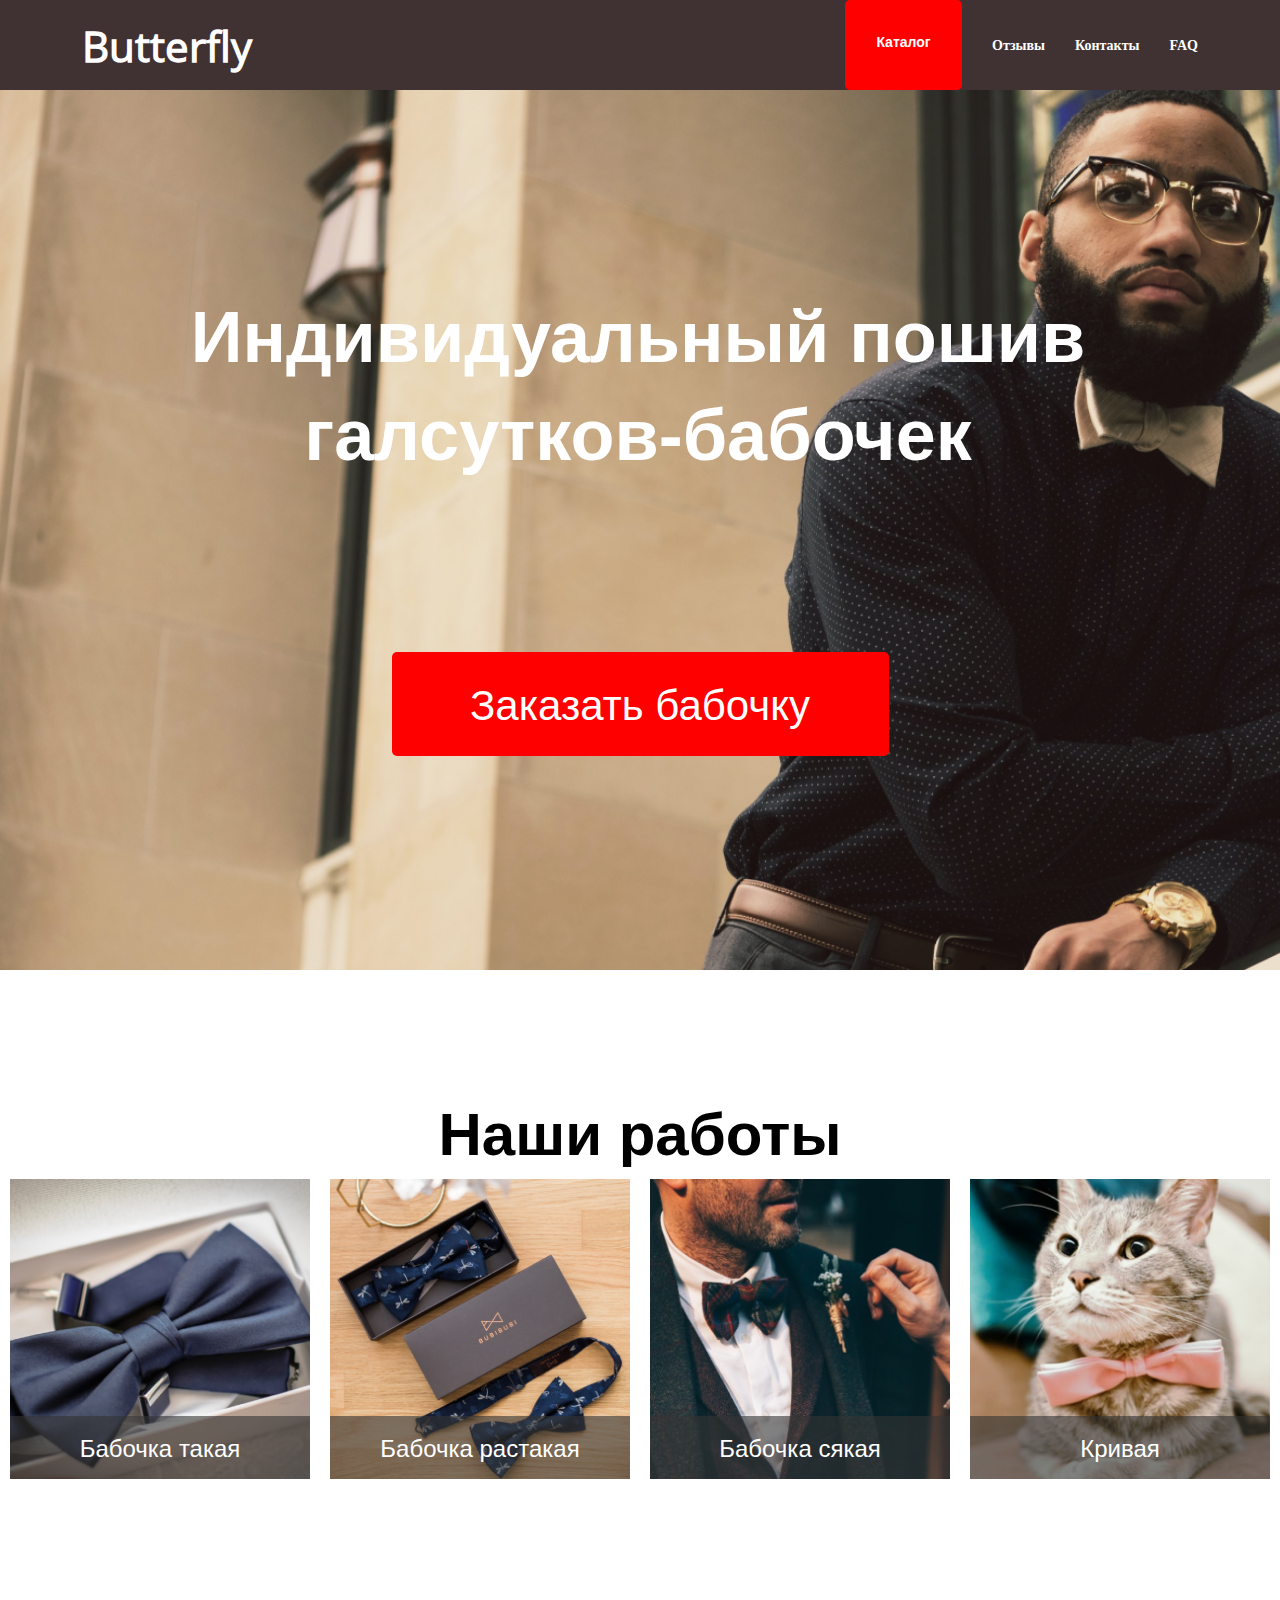
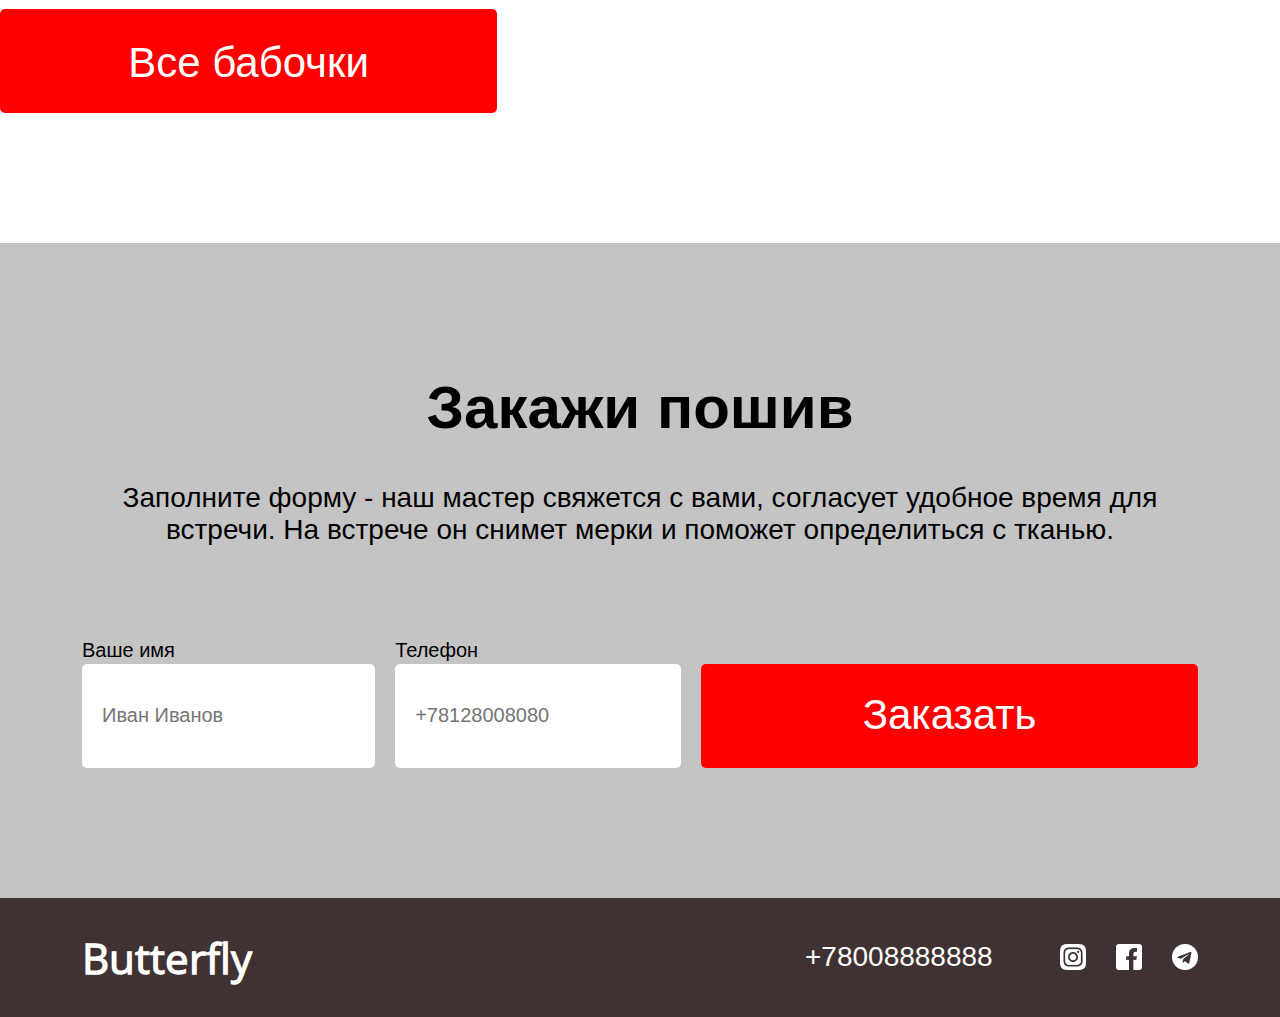
==== www/index.html @ 67e21f98 "сделала страницу отзывы и разметку остальных страниц." ====
<!doctype html>
<html lang="ru">
<head>
    <meta charset="UTF-8">
    <meta name="viewport" content="width=device-width, initial-scale=1.0">
    <title>Butterfly shop</title>
    <link rel="stylesheet" href="style/normalize.css">
    <link rel="stylesheet" href="style/style.css">
</head>
<body>
    <header  class="header">
        <div class="header-inner">
            <div class="header-wrap">
                <a href="index.html" class="header-logo">Butterfly</a>
                <nav class="main-menu">
                    <ul>
                        <li><a href="works.html" class="btn">Каталог</a></li>
                        <li><a href="rewies.html">Отзывы</a></li>
                        <li><a href="contacts.html">Контакты</a></li>
                        <li><a href="FAQ.html">FAQ</a></li>
                    </ul>
                </nav>
            </div>
        </div>
    </header>

    <main>
        <section class="promo">
            <div class="promo-visual">
                <h1 class="promo-ttl">Индивидуальный пошив галсутков-бабочек</h1>
                <div class="btn">
                    Заказать бабочку
                </div>
            </div>
        </section>
        <section class="services">
            <div class="sevices-inner">
                <h2>Наши работы</h2>
                <div class="image">
                    <figure class="services-figure">
                        <div class="figure-img">
                            <img src="images/серая бабочка в коробочке.png" alt="Серая бабочка в коробочке">
                            <figurecaption  class="caption">Бабочка такая</figurecaption>
                        </div>
                    </figure>
                    <figure class="services-figure">
                        <div class="figure-img">
                            <img src="images/бабочки в упаковке.png" alt="Бабочки в упаковке">
                            <figurecaption  class="caption">Бабочка растакая</figurecaption>
                        </div>
                    </figure>
                    <figure class="services-figure">
                        <div class="figure-img">
                            <img src="images/мужик в бабочке.png" alt="Мужик в бабочке">
                            <figurecaption  class="caption">Бабочка сякая
                            </figurecaption>
                        </div>
                    </figure>
                    <figure class="services-figure">
                        <div class="figure-img">
                            <img src="images/котик в бабочке.png" alt="Котик в розовой бабочке">
                            <figurecaption  class="caption">Кривая
                            </figurecaption>
                        </div>
                    </figure>
                </div> 
                <div class="btn">Все бабочки</div>
            </div>
        </section>

        <section class="order">
            <div class="order-inner">
                <h2>Закажи пошив</h2>
                <p>Заполните форму - наш мастер свяжется с вами, согласует удобное время для встречи. На встрече он снимет мерки и поможет определиться с тканью.</p>               
                <form action="#" class="form">
                    <div class="form-field">
                        <label for="name" class="form-label">Ваше имя</label>
                        <input name="name" id="name" type="text" placeholder="Иван Иванов"
                        class="form-input">
                    </div>
                    <div class="form-field">
                        <label for="phone" class="form-label">Телефон</label>
                        <input name="phone" id="phone" type="text" placeholder="+78128008080" class="form-input">
                    </div>
                    <div class="form-field">
                        <button type="submit" class="btn">Заказать</button>
                    </div>
                </form>
            </div>
        </section>
    </main>

    <footer class="footer">
        <a href="index.html" class="header-logo">Butterfly</a>
        <div class="phone">+78008888888</div>
            <ul class="social">
                <li class="social-item"><a href="#"><img src="images/uil_instagram-alt.png" alt="Инста"></a>
                </li>
                <li class="social-item">
                    <a href="#"><img src="images/Vector.png" alt="Фэйсбук"></a>
                </li>
                <li class="social-item">
                    <a href="#" ><img src="images/telegr.png" alt="Телеграмм"></a>
                </li>
            </ul>
        </div>
    </footer>
    <script src="scripts/script.js"></script>
</body>
</html>
---- www/style/style.css ----
@font-face {
  font-family: "OpenSans";
  src: local(""), url(../fonts/OpenSans-Regular.ttf);
  font-style: normal;
  font-weight: 400;
}
@font-face {
  font-family: "OpenSans";
  src: local("") url(../fonts/OpenSans-SemiBold.ttf);
  font-style: normal;
  font-weight: 600;
}
* {
  margin: 0;
  padding: 0;
  box-sizing: border-box;
}

body {
  padding-top: 88px;
}

img {
  width: 100%;
  display: block;
}

.promo {
  display: flex;
  margin: auto;
}

.promo-visual {
  background-image: url(../images/promo.png);
  background-repeat: no-repeat;
  background-size: cover;
  width: 100%;
  margin: 0 auto;
  display: flex;
  flex-direction: column;
}

h1 {
  text-align: center;
  width: 1276px;
  font-family: "OpenSans-SemiBold", sans-serif;
  font-size: 72px;
  line-height: 98px;
  margin-top: 200px;
  color: white;
}

.promo .btn {
  align-self: center;
  margin-top: 120px;
  margin-bottom: 214px;
  padding-top: 30px;
}

.header {
  position: fixed;
  left: 0;
  top: 0;
  z-index: 1000;
  width: 100%;
  background-color: #403232;
}

.header-wrap {
  display: flex;
  align-items: center;
  padding-left: 82px;
  padding-right: 82px;
}

.header-logo {
  margin-right: auto;
  font-family: "OpenSans";
  font-weight: 600;
  color: white;
  font-weight: 600;
  font-size: 42px;
  line-height: 49px;
  text-decoration: none;
}

ul {
  display: flex;
  align-items: center;
  list-style: none;
}
ul li {
  margin-left: 30px;
}
ul a {
  color: white;
  font-size: 14px;
  font-weight: 700;
  text-decoration: none;
}
ul a:hover {
  color: red;
}

.main-menu .btn {
  width: 117px;
  height: 90px;
  font-size: 14px;
  padding-top: 30px;
  line-height: 24px;
}

.btn {
  display: inline-block;
  width: 497px;
  height: 104px;
  color: #fff;
  font-family: "OpenSans-Regular", sans-serif;
  font-size: 42px;
  text-align: center;
  text-decoration: none;
  background-color: red;
  border: none;
  border-radius: 5px;
}

.services {
  display: flex;
  flex-direction: column;
  align-items: center;
}

.services-inner {
  max-width: 1298px;
  padding: 0 10px;
  margin: 0 auto;
}

h2 {
  font-family: "OpenSans-Regular", sans-serif;
  font-size: 60px;
  text-align: center;
  padding-top: 130px;
}

.services-works {
  display: flex;
  justify-content: center;
  align-items: center;
  margin: 80px 0 40px;
}

.services-works p {
  display: block;
  font-family: "OpenSans-Regular", sans-serif;
  font-size: 24px;
  padding: 0 25px;
}

.services-works p:nth-child(1) {
  color: red;
}

.image {
  margin-bottom: 120px;
  display: flex;
  flex-wrap: wrap;
}

.services-figure {
  display: flex;
  flex-basis: 25%;
  flex-shrink: 0;
  padding: 10px;
}

.figure-img {
  position: relative;
}

.caption {
  position: absolute;
  left: 0;
  bottom: 0;
  width: 100%;
  height: 63px;
  font-family: "OpenSans-Regular", sans-serif;
  font-size: 24px;
  padding-top: 19px;
  text-align: center;
  background-color: rgba(51, 51, 51, 0.6);
  color: white;
}

.services .btn {
  margin-bottom: 130px;
  padding-top: 30px;
}

.order {
  background-color: #c4c4c4;
}

.order-inner {
  display: flex;
  flex-direction: column;
  margin: 0 72px;
  font-family: "OpenSans-Regular", sans-serif;
}

p {
  font-size: 28px;
  margin-top: 40px;
  text-align: center;
}

.footer {
  display: flex;
  justify-content: space-between;
  height: 119px;
  background-color: #403232;
  color: white;
  align-items: center;
  padding-left: 82px;
  padding-right: 82px;
}

.footer .phone {
  display: block;
  width: 225px;
  font-family: "OpenSans-Regular", sans-serif;
  font-size: 28px;
  color: white;
}

.form {
  display: flex;
  width: 100%;
  margin: 90px 0 130px;
  font-size: 20px;
}

.form-field {
  padding: 0 10px;
}

.form .btn {
  display: block;
  margin-top: 27px;
}

.form-label {
  width: 400px;
  line-height: 27px;
}

.form-input {
  width: 100%;
  height: 104px;
  padding: 20px;
  font-family: "OpenSans-Regular", sans-serif;
  border-radius: 5px;
  background-color: white;
  border: none;
}
/*# sourceMappingURL=[data-uri] */
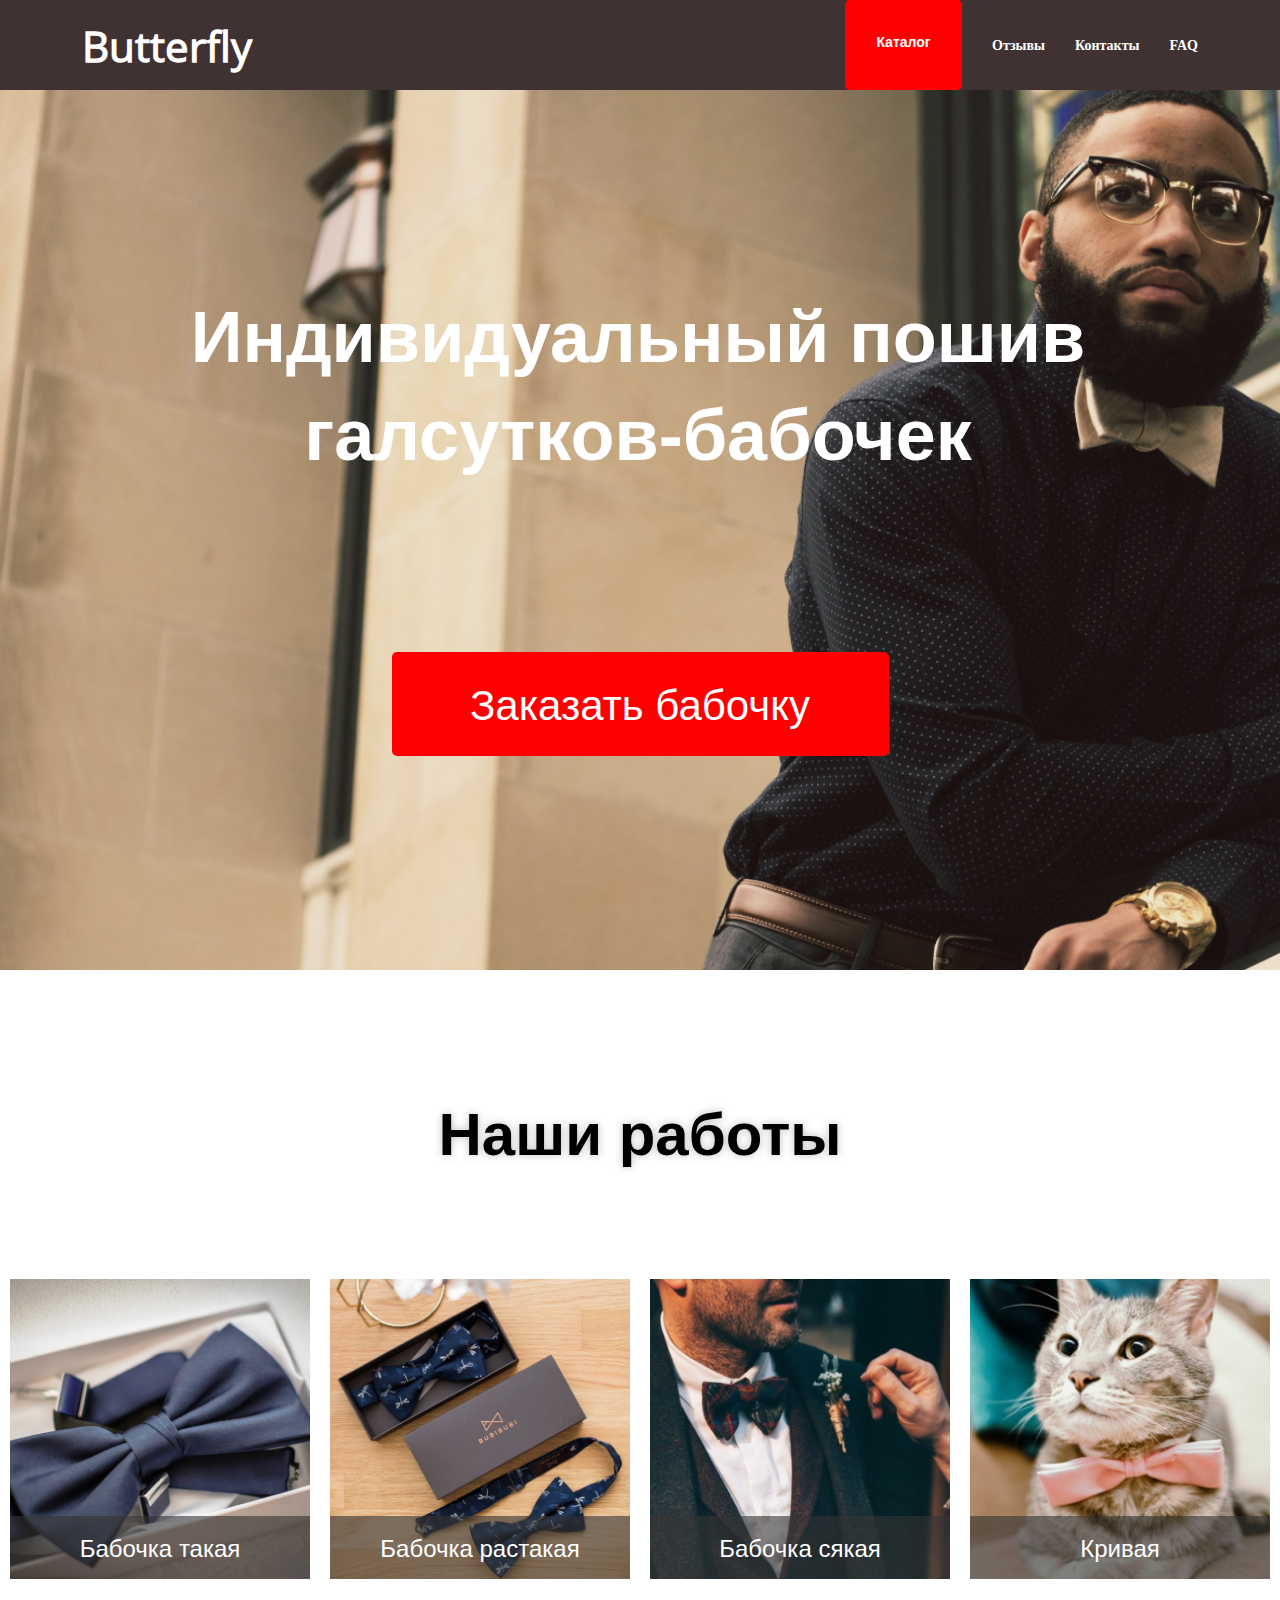
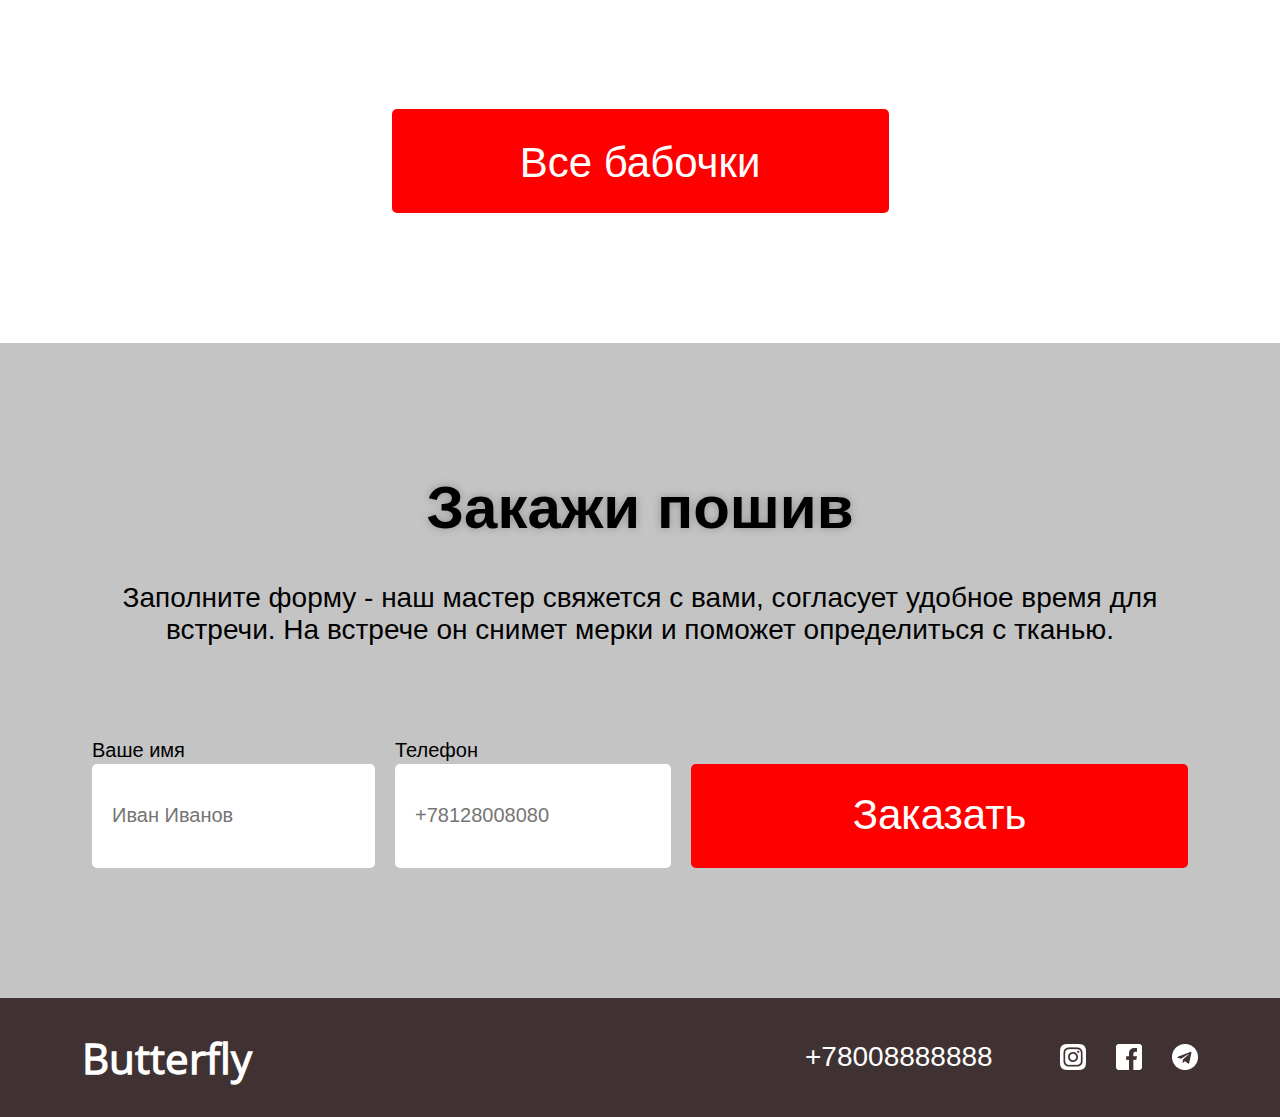
==== commit 83e40de8: "сверстала страницу контакты" ====
--- a/www/index.html
+++ b/www/index.html
@@ -14,7 +14,7 @@
                 <a href="index.html" class="header-logo">Butterfly</a>
                 <nav class="main-menu">
                     <ul>
-                        <li><a href="works.html" class="btn">Каталог</a></li>
+                        <li><a href="catalog.html" class="btn">Каталог</a></li>
                         <li><a href="rewies.html">Отзывы</a></li>
                         <li><a href="contacts.html">Контакты</a></li>
                         <li><a href="FAQ.html">FAQ</a></li>
@@ -34,7 +34,6 @@
             </div>
         </section>
         <section class="services">
-            <div class="sevices-inner">
                 <h2>Наши работы</h2>
                 <div class="image">
                     <figure class="services-figure">
@@ -65,27 +64,30 @@
                     </figure>
                 </div> 
                 <div class="btn">Все бабочки</div>
-            </div>
+         
         </section>
 
         <section class="order">
             <div class="order-inner">
-                <h2>Закажи пошив</h2>
-                <p>Заполните форму - наш мастер свяжется с вами, согласует удобное время для встречи. На встрече он снимет мерки и поможет определиться с тканью.</p>               
-                <form action="#" class="form">
-                    <div class="form-field">
-                        <label for="name" class="form-label">Ваше имя</label>
-                        <input name="name" id="name" type="text" placeholder="Иван Иванов"
-                        class="form-input">
-                    </div>
-                    <div class="form-field">
-                        <label for="phone" class="form-label">Телефон</label>
-                        <input name="phone" id="phone" type="text" placeholder="+78128008080" class="form-input">
-                    </div>
-                    <div class="form-field">
-                        <button type="submit" class="btn">Заказать</button>
-                    </div>
-                </form>
+                <div class="order-wrap">
+                    <h2>Закажи пошив</h2>
+                    <p>Заполните форму - наш мастер свяжется с вами, согласует удобное время для встречи. На встрече он снимет мерки и поможет определиться с тканью.</p>               
+                    <form action="#" class="form">
+                        <div class="form-field">
+                            <label for="name" class="form-label">Ваше имя</label>
+                            <input name="name" id="name" type="text" placeholder="Иван Иванов"
+                            class="form-input">
+                        </div>
+                        <div class="form-field">
+                            <label for="phone" class="form-label">Телефон</label>
+                            <input name="phone" id="phone" type="text" placeholder="+78128008080" class="form-input">
+                        </div>
+                        <div class="form-field">
+                            <button type="submit" class="btn">Заказать</button>
+                        </div>
+                    </form>
+                </div>
+                
             </div>
         </section>
     </main>
--- a/www/style/style.css
+++ b/www/style/style.css
@@ -40,7 +40,7 @@
   flex-direction: column;
 }
 
-h1 {
+.promo-ttl {
   text-align: center;
   width: 1276px;
   font-family: "OpenSans-SemiBold", sans-serif;
@@ -141,6 +141,7 @@
   font-size: 60px;
   text-align: center;
   padding-top: 130px;
+  filter: drop-shadow(0 0 4px rgba(0, 0, 0, 0.25));
 }
 
 .services-works {
@@ -162,6 +163,7 @@
 }
 
 .image {
+  margin-top: 100px;
   margin-bottom: 120px;
   display: flex;
   flex-wrap: wrap;
@@ -202,6 +204,12 @@
 }
 
 .order-inner {
+  max-width: 1298px;
+  padding: 0 10px;
+  margin: 0 auto;
+}
+
+.order-wrap {
   display: flex;
   flex-direction: column;
   margin: 0 72px;
@@ -236,7 +244,8 @@
 .form {
   display: flex;
   width: 100%;
-  margin: 90px 0 130px;
+  justify-content: space-between;
+  padding: 90px 0 130px;
   font-size: 20px;
 }
 
@@ -263,4 +272,114 @@
   background-color: white;
   border: none;
 }
-/*# sourceMappingURL=[data-uri] */
+
+.rewies-inner {
+  max-width: 1298px;
+  padding: 0 10px;
+  margin: 0 auto;
+}
+
+h2 {
+  font-family: "OpenSans-Regular", sans-serif;
+  font-size: 60px;
+  text-align: center;
+  padding-top: 130px;
+  filter: drop-shadow(0 0 4px rgba(0, 0, 0, 0.25));
+}
+
+.rewies-wrap {
+  display: flex;
+  align-items: center;
+  margin: 0 auto;
+}
+
+.rewies-item {
+  display: flex;
+  width: 77%;
+  margin: 77px 128px 130px;
+}
+
+.rewies-item-vision {
+  flex-basis: 40%;
+  flex-shrink: 0;
+  padding-right: 20px 0;
+}
+
+.rewies-item-text {
+  flex-basis: 60%;
+  flex-shrink: 0;
+  font-family: "OpenSans-Regular", sans-serif;
+  font-size: 24px;
+  line-height: 33px;
+}
+
+.rewies-item-text-ttl {
+  font-family: "OpenSans-Regular", sans-serif;
+  font-size: 48px;
+  line-height: 62px;
+  padding-top: 40px;
+  text-align: left;
+}
+
+.rewies-item-text p {
+  text-align: left;
+}
+
+.rewies-wrap .arrow {
+  max-width: 60px;
+  max-height: 60px;
+}
+
+.contacts-inner {
+  max-width: 1298px;
+  padding: 0 10px;
+  margin: 0 auto;
+}
+
+h2 {
+  font-family: "OpenSans-Regular", sans-serif;
+  font-size: 60px;
+  text-align: center;
+  padding-top: 130px;
+  filter: drop-shadow(0 0 4px rgba(0, 0, 0, 0.25));
+}
+
+.contacts-wrap {
+  display: flex;
+  flex-direction: column;
+  padding-top: 80px;
+  padding-bottom: 40px;
+}
+
+.cities {
+  display: flex;
+  justify-content: center;
+  font-family: "OpenSans-Regular", sans-serif;
+  font-size: 22px;
+  line-height: 24px;
+  margin: 0 303px;
+}
+
+.cities p {
+  display: inline-block;
+  padding-left: 50px;
+}
+
+.cities :first-child {
+  padding-left: 0;
+  color: red;
+}
+
+.contacts-wrap ul {
+  flex-direction: column;
+  font-family: "OpenSans-Regular", sans-serif;
+  font-size: 24px;
+  line-height: 33px;
+  padding-top: 40px;
+}
+
+.contacts-wrap li {
+  display: block;
+  margin-right: auto;
+}
+/*# sourceMappingURL=[data-uri] */
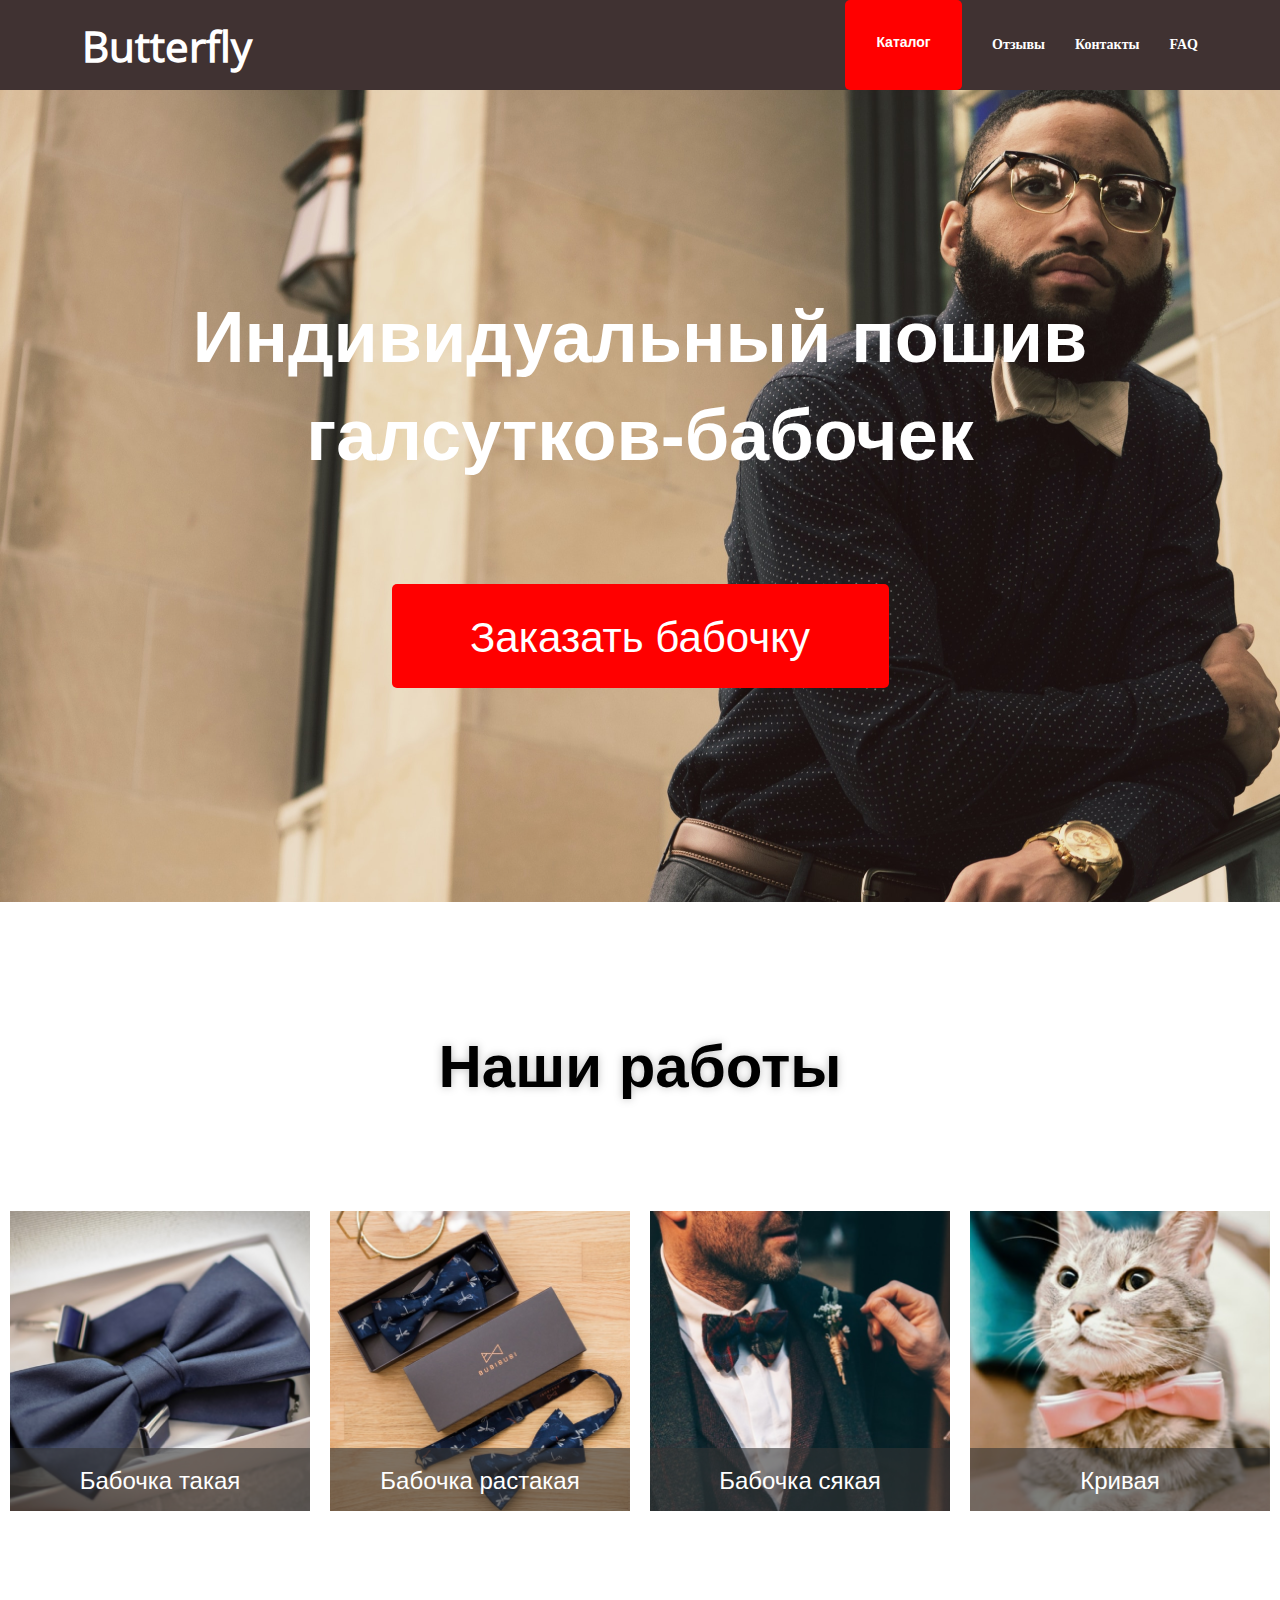
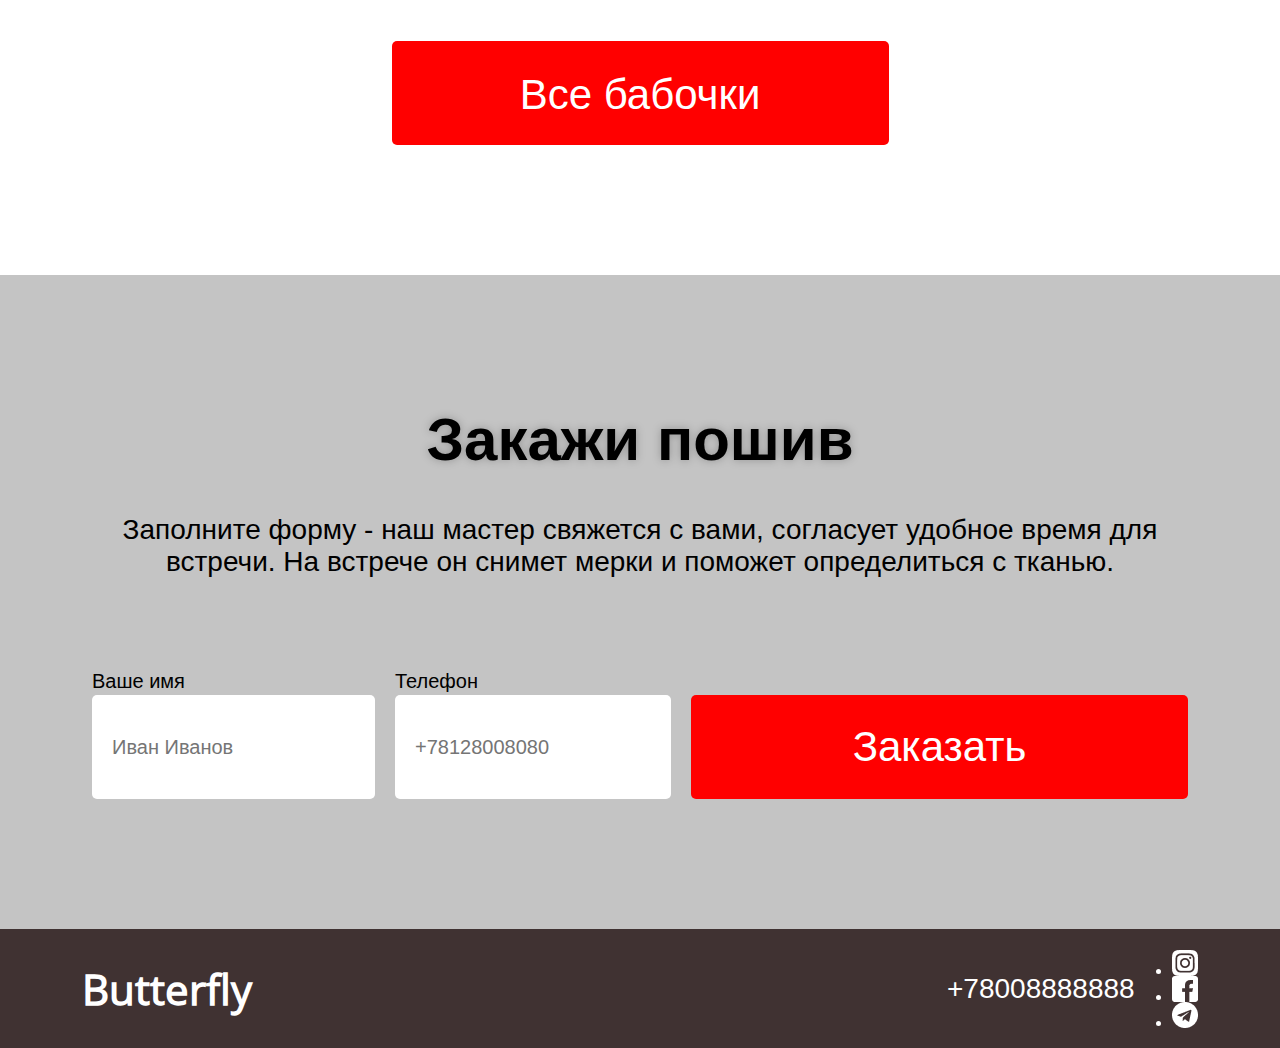
==== commit 05933e34: "закончила верстку и адаптацию шапки" ====
--- a/www/index.html
+++ b/www/index.html
@@ -20,18 +20,23 @@
                         <li><a href="FAQ.html">FAQ</a></li>
                     </ul>
                 </nav>
+                <button class="burger">
+                    <img src="images/cil_hamburger-menu.png" alt="Меню">
+                </button>
             </div>
         </div>
     </header>
 
     <main>
         <section class="promo">
-            <div class="promo-visual">
-                <h1 class="promo-ttl">Индивидуальный пошив галсутков-бабочек</h1>
-                <div class="btn">
+            
+                <div    class="promo-visual">
+                    <h1 class="promo-ttl">Индивидуальный пошив галсутков-бабочек</h1>
+                    <div class="btn">
                     Заказать бабочку
+                    </div>
                 </div>
-            </div>
+            
         </section>
         <section class="services">
                 <h2>Наши работы</h2>
--- a/www/style/style.css
+++ b/www/style/style.css
@@ -19,6 +19,11 @@
 body {
   padding-top: 88px;
 }
+@media (max-width: 767px) {
+  body {
+    padding-top: 68px;
+  }
+}
 
 img {
   width: 100%;
@@ -36,25 +41,59 @@
   background-size: cover;
   width: 100%;
   margin: 0 auto;
+  padding-top: 200px;
+  padding-bottom: 214px;
   display: flex;
   flex-direction: column;
 }
+@media (max-width: 1279px) {
+  .promo-visual {
+    padding-top: 180px;
+    padding-bottom: 190px;
+  }
+}
+@media (max-width: 767px) {
+  .promo-visual {
+    padding-top: 110px;
+    padding-bottom: 100px;
+    margin-top: 0;
+  }
+}
 
 .promo-ttl {
   text-align: center;
+  margin: 0 auto;
   width: 1276px;
   font-family: "OpenSans-SemiBold", sans-serif;
   font-size: 72px;
   line-height: 98px;
-  margin-top: 200px;
   color: white;
+  margin-bottom: 100px;
+}
+@media (max-width: 1279px) {
+  .promo-ttl {
+    width: 747px;
+    font-size: 54px;
+    line-height: 74px;
+  }
+}
+@media (max-width: 767px) {
+  .promo-ttl {
+    width: 300px;
+    font-size: 32px;
+    line-height: 44px;
+    margin-bottom: 80px;
+  }
 }
 
 .promo .btn {
   align-self: center;
-  margin-top: 120px;
-  margin-bottom: 214px;
   padding-top: 30px;
+}
+@media (max-width: 767px) {
+  .promo .btn {
+    padding-top: 15px;
+  }
 }
 
 .header {
@@ -69,8 +108,17 @@
 .header-wrap {
   display: flex;
   align-items: center;
-  padding-left: 82px;
-  padding-right: 82px;
+  padding: 0 82px;
+}
+@media (max-width: 1279px) {
+  .header-wrap {
+    padding: 0 10px;
+  }
+}
+@media (max-width: 767px) {
+  .header-wrap {
+    padding: 0 16px;
+  }
 }
 
 .header-logo {
@@ -83,22 +131,72 @@
   line-height: 49px;
   text-decoration: none;
 }
-
-ul {
+@media (max-width: 1279px) {
+  .header-logo {
+    font-size: 36px;
+    line-height: 49px;
+  }
+}
+@media (max-width: 767px) {
+  .header-logo {
+    font-size: 28px;
+    line-height: 39px;
+  }
+}
+
+.burger {
+  display: none;
+  width: 30px;
+  height: 30px;
+  background-color: #403232;
+}
+@media (max-width: 767px) {
+  .burger {
+    display: block;
+  }
+}
+
+@media (max-width: 767px) {
+  .main-menu {
+    display: none;
+    position: absolute;
+    top: 100%;
+    left: 0;
+    width: 100%;
+    padding: 20px 0;
+    background-color: #403232;
+    border-top: 1px solid white;
+  }
+}
+.main-menu ul {
   display: flex;
   align-items: center;
   list-style: none;
 }
-ul li {
+@media (max-width: 767px) {
+  .main-menu ul {
+    display: block;
+  }
+}
+.main-menu ul li {
   margin-left: 30px;
 }
-ul a {
+@media (max-width: 767px) {
+  .main-menu ul li {
+    margin-left: 0;
+    margin-top: 20px;
+    margin-bottom: 20px;
+    text-align: center;
+  }
+}
+.main-menu ul a {
   color: white;
   font-size: 14px;
+  line-height: 24px;
   font-weight: 700;
   text-decoration: none;
 }
-ul a:hover {
+.main-menu ul a:hover {
   color: red;
 }
 
@@ -123,6 +221,14 @@
   border: none;
   border-radius: 5px;
 }
+@media (max-width: 767px) {
+  .btn {
+    width: 278px;
+    height: 73px;
+    font-size: 24px;
+    line-height: 33px;
+  }
+}
 
 .services {
   display: flex;
@@ -217,6 +323,7 @@
 }
 
 p {
+  font-family: "OpenSans-Regular", sans-serif;
   font-size: 28px;
   margin-top: 40px;
   text-align: center;
@@ -259,8 +366,10 @@
 }
 
 .form-label {
+  font-family: "OpenSans-Regular", sans-serif;
+  font-size: 20px;
+  line-height: 27px;
   width: 400px;
-  line-height: 27px;
 }
 
 .form-input {
@@ -363,6 +472,7 @@
 .cities p {
   display: inline-block;
   padding-left: 50px;
+  color: rgb(0, 0, 1);
 }
 
 .cities :first-child {
@@ -370,16 +480,82 @@
   color: red;
 }
 
-.contacts-wrap ul {
-  flex-direction: column;
+.contacts-content {
+  display: flex;
+  margin-top: 35px;
+}
+
+.contacts-content ul {
+  display: inline-block;
+  max-width: 291px;
+  margin-left: auto;
+  padding-top: 10px;
   font-family: "OpenSans-Regular", sans-serif;
   font-size: 24px;
   line-height: 33px;
-  padding-top: 40px;
-}
-
-.contacts-wrap li {
+}
+
+.contacts-content .map {
+  display: inline-block;
+  max-width: 733px;
+  margin-left: 145px;
+  padding: 0;
+  filter: drop-shadow(0 0 18px rgba(212, 98, 64, 0.1));
+}
+
+.information-inner {
+  max-width: 1298px;
+  padding: 0 10px;
+  margin: 0 auto;
+}
+
+.information-inner h2 {
+  font-family: "OpenSans-Regular", sans-serif;
+  font-size: 60px;
+  text-align: center;
+  padding-top: 130px;
+  filter: drop-shadow(0 0 4px rgba(0, 0, 0, 0.25));
+}
+
+.information-wrap {
+  margin: 80px 0 130px;
+}
+
+.information-wrap .itm1, .itm2 {
+  display: flex;
+  justify-content: space-between;
+  padding: 25px 30px;
+  align-items: center;
+}
+
+.information-wrap .itm1 {
+  margin-bottom: 40px;
+}
+
+.itm1 p, .itm2 p {
+  font-family: "OpenSans-Regular", sans-serif;
+  font-size: 36px;
+  line-height: 49px;
+}
+
+.itm1 .plus {
+  width: 40px;
+  height: 40px;
+}
+
+.itm2 .minus {
+  width: 40px;
+  height: 2px;
+}
+
+.text p {
   display: block;
-  margin-right: auto;
-}
-/*# sourceMappingURL=[data-uri] */
+  max-width: 1192px;
+  margin-bottom: 30px;
+  margin-left: 30px;
+  font-family: "OpenSans-Regular", sans-serif;
+  font-size: 18px;
+  line-height: 25px;
+  text-align: left;
+}
+/*# sourceMappingURL=[data-uri] */
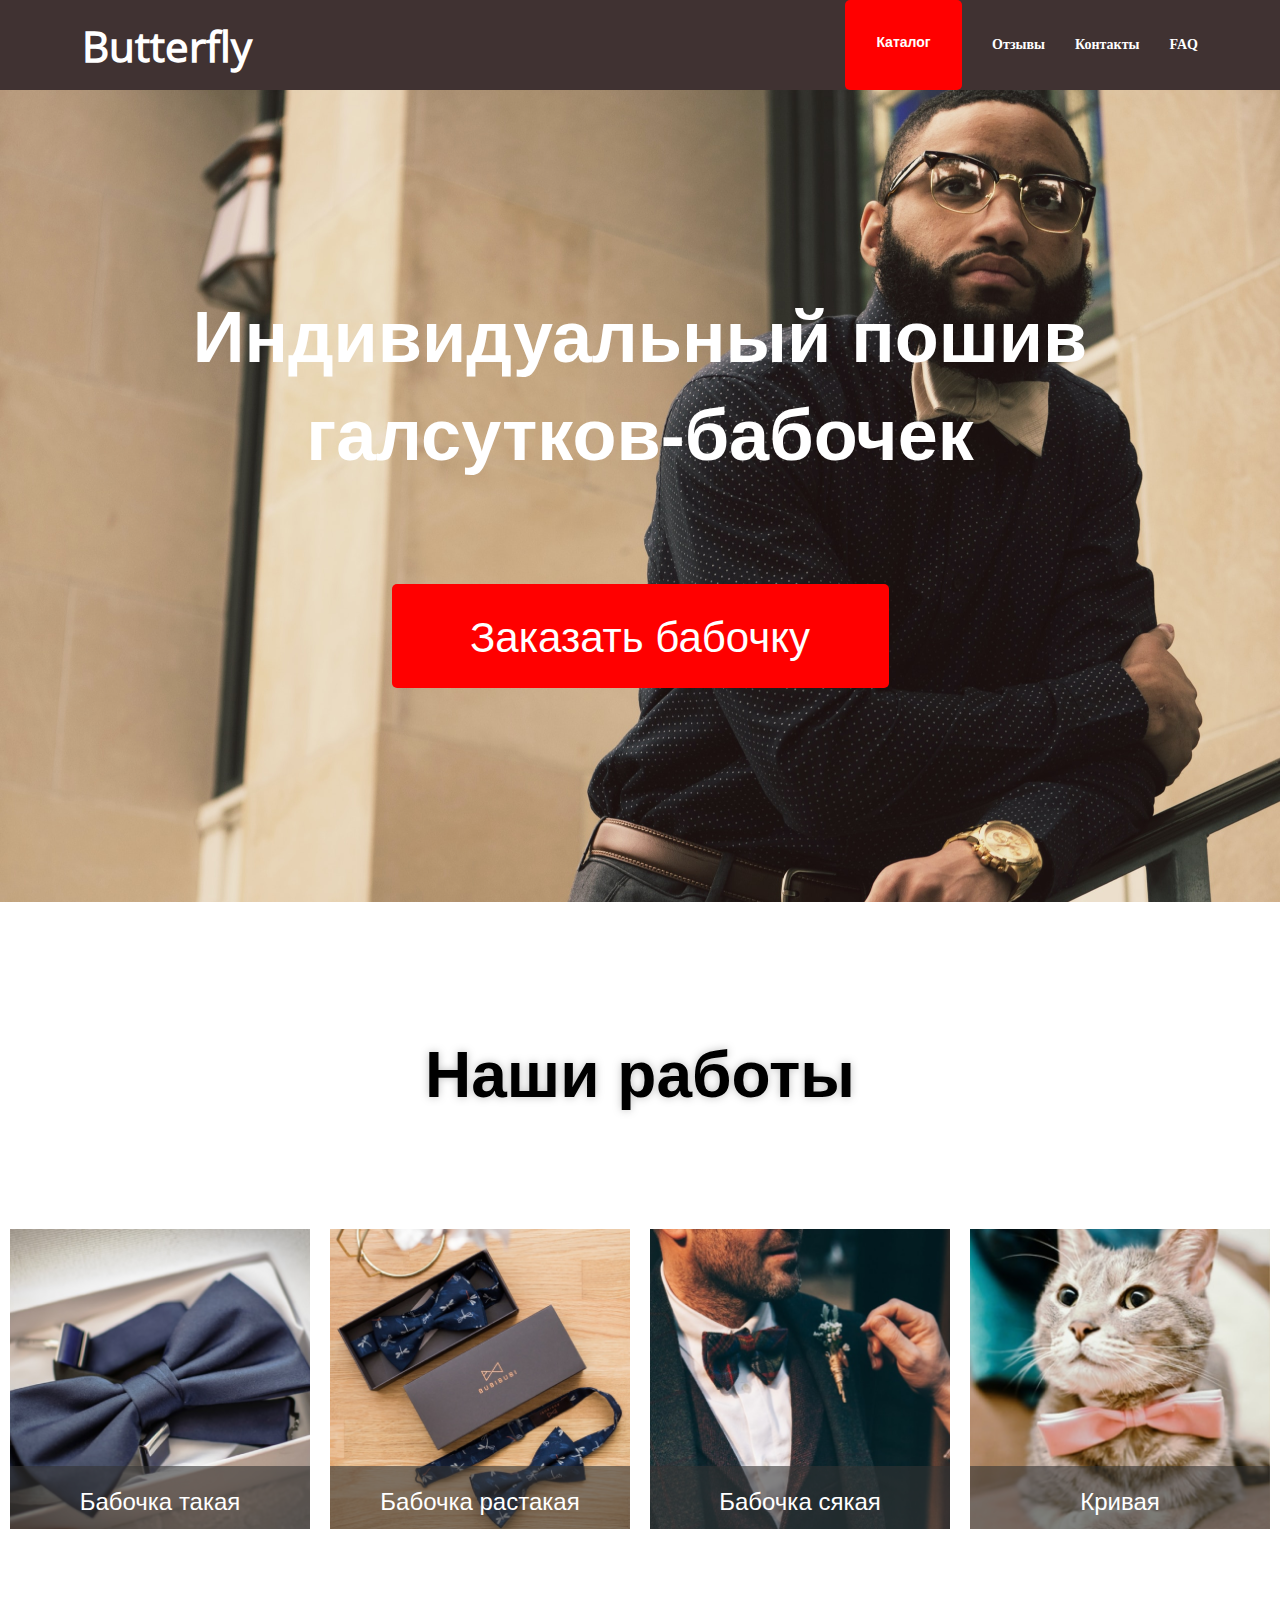
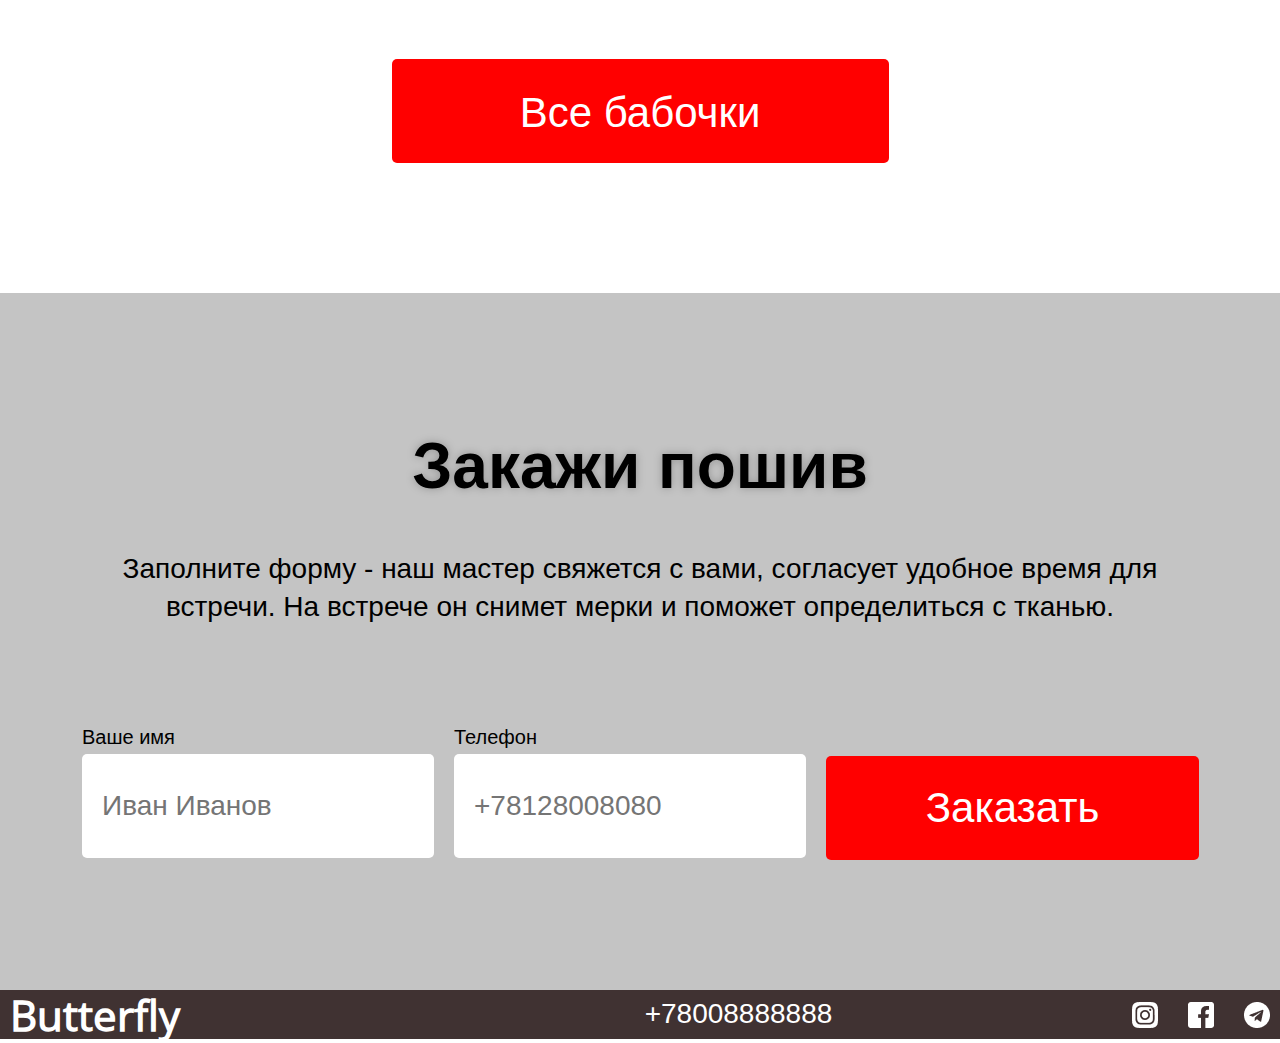
==== commit 76886bd4: "закончила адаптив первой страницы" ====
--- a/www/index.html
+++ b/www/index.html
@@ -29,47 +29,44 @@
 
     <main>
         <section class="promo">
-            
-                <div    class="promo-visual">
-                    <h1 class="promo-ttl">Индивидуальный пошив галсутков-бабочек</h1>
-                    <div class="btn">
+            <div    class="promo-visual">
+                <h1 class="promo-ttl">Индивидуальный пошив галсутков-бабочек</h1>
+                <div class="btn">
                     Заказать бабочку
-                    </div>
                 </div>
-            
+            </div>
         </section>
         <section class="services">
-                <h2>Наши работы</h2>
-                <div class="image">
-                    <figure class="services-figure">
-                        <div class="figure-img">
-                            <img src="images/серая бабочка в коробочке.png" alt="Серая бабочка в коробочке">
-                            <figurecaption  class="caption">Бабочка такая</figurecaption>
-                        </div>
-                    </figure>
-                    <figure class="services-figure">
-                        <div class="figure-img">
-                            <img src="images/бабочки в упаковке.png" alt="Бабочки в упаковке">
-                            <figurecaption  class="caption">Бабочка растакая</figurecaption>
-                        </div>
-                    </figure>
-                    <figure class="services-figure">
-                        <div class="figure-img">
-                            <img src="images/мужик в бабочке.png" alt="Мужик в бабочке">
-                            <figurecaption  class="caption">Бабочка сякая
-                            </figurecaption>
-                        </div>
-                    </figure>
-                    <figure class="services-figure">
-                        <div class="figure-img">
-                            <img src="images/котик в бабочке.png" alt="Котик в розовой бабочке">
-                            <figurecaption  class="caption">Кривая
-                            </figurecaption>
-                        </div>
-                    </figure>
-                </div> 
-                <div class="btn">Все бабочки</div>
-         
+            <h2>Наши работы</h2>
+            <div class="image">
+                <figure class="services-figure">
+                    <div class="figure-img">
+                        <img src="images/серая бабочка в коробочке.png" alt="Серая бабочка в коробочке">
+                        <figurecaption  class="caption">Бабочка такая</figurecaption>
+                    </div>
+                </figure>
+                <figure class="services-figure">
+                    <div class="figure-img">
+                        <img src="images/бабочки в упаковке.png" alt="Бабочки в упаковке">
+                        <figurecaption  class="caption">Бабочка растакая</figurecaption>
+                    </div>
+                </figure>
+                <figure class="services-figure">
+                    <div class="figure-img">
+                        <img src="images/мужик в бабочке.png" alt="Мужик в бабочке">
+                        <figurecaption  class="caption">Бабочка сякая
+                        </figurecaption>
+                    </div>
+                </figure>
+                <figure class="services-figure">
+                    <div class="figure-img">
+                        <img src="images/котик в бабочке.png" alt="Котик в розовой бабочке">
+                        <figurecaption  class="caption">Кривая
+                        </figurecaption>
+                    </div>
+                </figure>
+            </div> 
+            <div class="btn">Все бабочки</div>
         </section>
 
         <section class="order">
@@ -88,28 +85,29 @@
                             <input name="phone" id="phone" type="text" placeholder="+78128008080" class="form-input">
                         </div>
                         <div class="form-field">
-                            <button type="submit" class="btn">Заказать</button>
+                            <button type="submit" class="btn btn-form">Заказать</button>
                         </div>
                     </form>
                 </div>
-                
+            
             </div>
         </section>
     </main>
 
     <footer class="footer">
-        <a href="index.html" class="header-logo">Butterfly</a>
-        <div class="phone">+78008888888</div>
-            <ul class="social">
-                <li class="social-item"><a href="#"><img src="images/uil_instagram-alt.png" alt="Инста"></a>
-                </li>
-                <li class="social-item">
-                    <a href="#"><img src="images/Vector.png" alt="Фэйсбук"></a>
-                </li>
-                <li class="social-item">
-                    <a href="#" ><img src="images/telegr.png" alt="Телеграмм"></a>
-                </li>
-            </ul>
+        <div class="footer-inner">               <a href="index.html"   class="footer-logo">Butterfly</a>
+            <div class="phone">+78008888888</div>
+                <ul class="social">
+                    <li class="social-item"><a href="#"><img src="images/uil_instagram-alt.png" alt="Инста"></a>
+                    </li>
+                    <li class="social-item">
+                        <a href="#"><img src="images/Vector.png" alt="Фэйсбук"></a>
+                    </li>
+                    <li class="social-item">
+                        <a href="#" ><img src="images/telegr.png" alt="Телеграмм"></a>
+                    </li>
+                </ul>
+            </div>
         </div>
     </footer>
     <script src="scripts/script.js"></script>
--- a/www/style/style.css
+++ b/www/style/style.css
@@ -39,6 +39,7 @@
   background-image: url(../images/promo.png);
   background-repeat: no-repeat;
   background-size: cover;
+  background-position: center center;
   width: 100%;
   margin: 0 auto;
   padding-top: 200px;
@@ -139,6 +140,7 @@
 }
 @media (max-width: 767px) {
   .header-logo {
+    width: 120px;
     font-size: 28px;
     line-height: 39px;
   }
@@ -153,6 +155,7 @@
 @media (max-width: 767px) {
   .burger {
     display: block;
+    margin-right: 10px;
   }
 }
 
@@ -230,24 +233,55 @@
   }
 }
 
+.btn-form {
+  display: flex;
+  margin-top: 40px;
+  width: 106%;
+  align-items: center;
+  justify-content: center;
+}
+@media (max-width: 1279px) {
+  .btn-form {
+    width: 100%;
+    margin-top: 40px;
+  }
+}
+
 .services {
   display: flex;
   flex-direction: column;
   align-items: center;
-}
-
-.services-inner {
-  max-width: 1298px;
-  padding: 0 10px;
-  margin: 0 auto;
+  padding: 130px 0;
+}
+@media (max-width: 1279px) {
+  .services {
+    padding: 120px 0;
+  }
+}
+@media (max-width: 767px) {
+  .services {
+    padding: 90px 0;
+  }
 }
 
 h2 {
   font-family: "OpenSans-Regular", sans-serif;
-  font-size: 60px;
+  font-size: 64px;
+  line-height: 87px;
   text-align: center;
-  padding-top: 130px;
   filter: drop-shadow(0 0 4px rgba(0, 0, 0, 0.25));
+}
+@media (max-width: 1279px) {
+  h2 {
+    font-size: 60px;
+    line-height: 82px;
+  }
+}
+@media (max-width: 767px) {
+  h2 {
+    font-size: 36px;
+    line-height: 49px;
+  }
 }
 
 .services-works {
@@ -280,6 +314,18 @@
   flex-basis: 25%;
   flex-shrink: 0;
   padding: 10px;
+}
+@media (max-width: 1279px) {
+  .services-figure {
+    flex-wrap: wrap;
+    flex-basis: 50%;
+    justify-content: center;
+  }
+}
+@media (max-width: 767px) {
+  .services-figure {
+    flex-basis: 100%;
+  }
 }
 
 .figure-img {
@@ -294,6 +340,7 @@
   height: 63px;
   font-family: "OpenSans-Regular", sans-serif;
   font-size: 24px;
+  line-height: 33px;
   padding-top: 19px;
   text-align: center;
   background-color: rgba(51, 51, 51, 0.6);
@@ -301,11 +348,16 @@
 }
 
 .services .btn {
-  margin-bottom: 130px;
   padding-top: 30px;
 }
+@media (max-width: 767px) {
+  .services .btn {
+    padding-top: 20px;
+  }
+}
 
 .order {
+  padding: 130px 0;
   background-color: #c4c4c4;
 }
 
@@ -321,48 +373,125 @@
   margin: 0 72px;
   font-family: "OpenSans-Regular", sans-serif;
 }
+@media (max-width: 1279px) {
+  .order-wrap {
+    margin: 0 10px;
+  }
+}
 
 p {
   font-family: "OpenSans-Regular", sans-serif;
   font-size: 28px;
-  margin-top: 40px;
+  line-height: 38px;
+  margin: 40px 0 90px;
   text-align: center;
 }
+@media (max-width: 767px) {
+  p {
+    font-size: 18px;
+    line-height: 25px;
+  }
+}
 
 .footer {
-  display: flex;
-  justify-content: space-between;
-  height: 119px;
   background-color: #403232;
   color: white;
+}
+
+.footer-inner {
+  max-width: 1298px;
+  padding: 0 10px;
+  margin: 0 auto;
+  display: flex;
+  flex-wrap: wrap;
   align-items: center;
-  padding-left: 82px;
-  padding-right: 82px;
+}
+
+.footer-logo {
+  margin-right: auto;
+  font-family: "OpenSans";
+  font-weight: 600;
+  color: white;
+  font-weight: 600;
+  font-size: 42px;
+  line-height: 49px;
+  text-decoration: none;
+}
+@media (max-width: 1279px) {
+  .footer-logo {
+    font-size: 36px;
+    line-height: 49px;
+  }
+}
+@media (max-width: 767px) {
+  .footer-logo {
+    display: block;
+    margin: 0 auto;
+    width: 120px;
+    font-size: 28px;
+    line-height: 39px;
+  }
 }
 
 .footer .phone {
   display: block;
+  margin: 0 auto;
   width: 225px;
   font-family: "OpenSans-Regular", sans-serif;
   font-size: 28px;
   color: white;
 }
 
+ul {
+  display: flex;
+  list-style: none;
+}
+ul li {
+  margin-left: 30px;
+}
+@media (max-width: 767px) {
+  ul li {
+    display: block;
+    margin-left: 0;
+    margin-top: 20px;
+    margin-bottom: 20px;
+    text-align: center;
+  }
+}
+
 .form {
   display: flex;
-  width: 100%;
+  flex-basis: 100%;
   justify-content: space-between;
-  padding: 90px 0 130px;
-  font-size: 20px;
+  font-size: 28px;
+  line-height: 38px;
+}
+@media (max-width: 1279px) {
+  .form {
+    width: auto;
+    flex-wrap: wrap;
+  }
+}
+@media (max-width: 767px) {
+  .form {
+    display: block;
+  }
 }
 
 .form-field {
-  padding: 0 10px;
-}
-
-.form .btn {
-  display: block;
-  margin-top: 27px;
+  width: 33.33%;
+  margin-right: 20px;
+}
+@media (max-width: 1279px) {
+  .form-field {
+    width: 50%;
+    margin-right: 0;
+  }
+}
+@media (max-width: 767px) {
+  .form-field {
+    width: 100%;
+  }
 }
 
 .form-label {
@@ -390,10 +519,22 @@
 
 h2 {
   font-family: "OpenSans-Regular", sans-serif;
-  font-size: 60px;
+  font-size: 64px;
+  line-height: 87px;
   text-align: center;
-  padding-top: 130px;
   filter: drop-shadow(0 0 4px rgba(0, 0, 0, 0.25));
+}
+@media (max-width: 1279px) {
+  h2 {
+    font-size: 60px;
+    line-height: 82px;
+  }
+}
+@media (max-width: 767px) {
+  h2 {
+    font-size: 36px;
+    line-height: 49px;
+  }
 }
 
 .rewies-wrap {
@@ -447,10 +588,22 @@
 
 h2 {
   font-family: "OpenSans-Regular", sans-serif;
-  font-size: 60px;
+  font-size: 64px;
+  line-height: 87px;
   text-align: center;
-  padding-top: 130px;
   filter: drop-shadow(0 0 4px rgba(0, 0, 0, 0.25));
+}
+@media (max-width: 1279px) {
+  h2 {
+    font-size: 60px;
+    line-height: 82px;
+  }
+}
+@media (max-width: 767px) {
+  h2 {
+    font-size: 36px;
+    line-height: 49px;
+  }
 }
 
 .contacts-wrap {
@@ -511,10 +664,22 @@
 
 .information-inner h2 {
   font-family: "OpenSans-Regular", sans-serif;
-  font-size: 60px;
+  font-size: 64px;
+  line-height: 87px;
   text-align: center;
-  padding-top: 130px;
   filter: drop-shadow(0 0 4px rgba(0, 0, 0, 0.25));
+}
+@media (max-width: 1279px) {
+  .information-inner h2 {
+    font-size: 60px;
+    line-height: 82px;
+  }
+}
+@media (max-width: 767px) {
+  .information-inner h2 {
+    font-size: 36px;
+    line-height: 49px;
+  }
 }
 
 .information-wrap {
@@ -558,4 +723,4 @@
   line-height: 25px;
   text-align: left;
 }
-/*# sourceMappingURL=[data-uri] */
+/*# sourceMappingURL=[data-uri] */
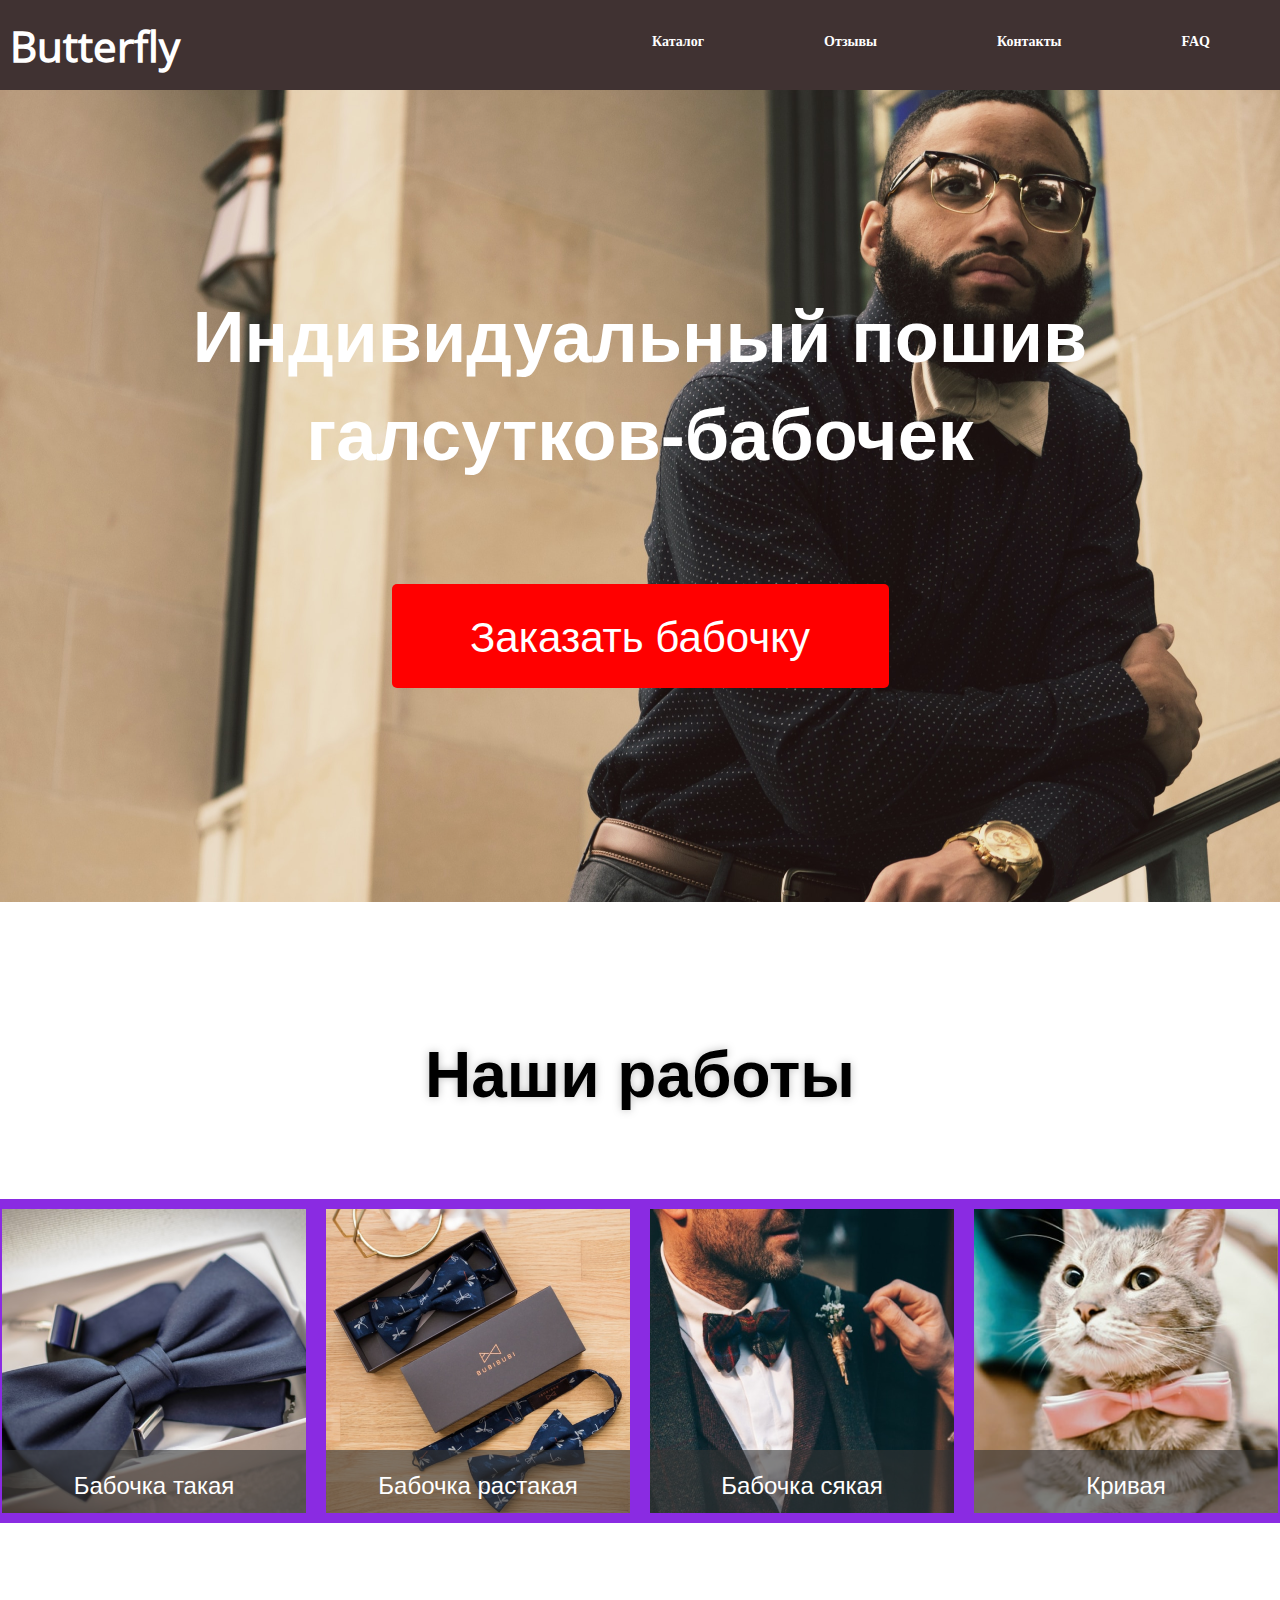
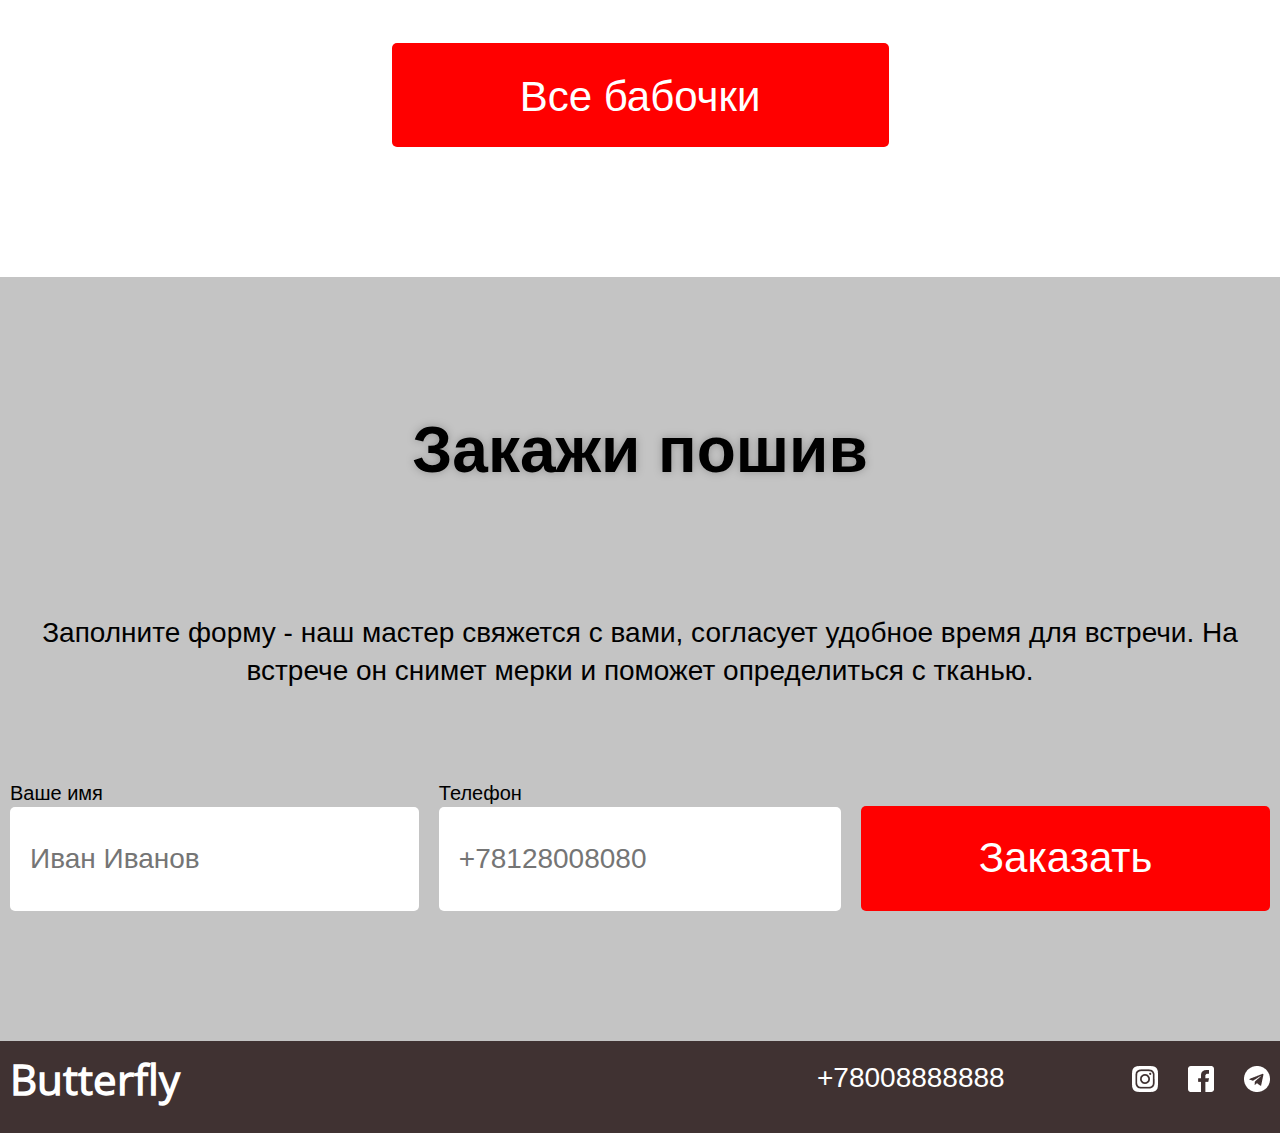
==== commit 8ad082ec: "верстка проекта закончена,осталось выпадающее меню" ====
--- a/www/index.html
+++ b/www/index.html
@@ -14,7 +14,7 @@
                 <a href="index.html" class="header-logo">Butterfly</a>
                 <nav class="main-menu">
                     <ul>
-                        <li><a href="catalog.html" class="btn">Каталог</a></li>
+                        <li><a href="catalog.html">Каталог</a></li>
                         <li><a href="rewies.html">Отзывы</a></li>
                         <li><a href="contacts.html">Контакты</a></li>
                         <li><a href="FAQ.html">FAQ</a></li>
@@ -84,21 +84,21 @@
                             <label for="phone" class="form-label">Телефон</label>
                             <input name="phone" id="phone" type="text" placeholder="+78128008080" class="form-input">
                         </div>
-                        <div class="form-field">
-                            <button type="submit" class="btn btn-form">Заказать</button>
-                        </div>
+                        <button type="" class="form-btn ">Заказать</button>
                     </form>
                 </div>
-            
             </div>
         </section>
     </main>
 
     <footer class="footer">
-        <div class="footer-inner">               <a href="index.html"   class="footer-logo">Butterfly</a>
-            <div class="phone">+78008888888</div>
+        <div class="footer-inner">
+            <div class="footer-wrap">
+                <a href="index.html" class="footer-logo">Butterfly</a>
+                <div class="phone">+78008888888</div>
                 <ul class="social">
-                    <li class="social-item"><a href="#"><img src="images/uil_instagram-alt.png" alt="Инста"></a>
+                    <li class="social-item">
+                        <a href="#"><img src="images/uil_instagram-alt.png" alt="Инста"></a>
                     </li>
                     <li class="social-item">
                         <a href="#"><img src="images/Vector.png" alt="Фэйсбук"></a>
@@ -111,5 +111,7 @@
         </div>
     </footer>
     <script src="scripts/script.js"></script>
+    <script src="js/jQuery.js"></script>
+    
 </body>
 </html>
--- a/www/style/style.css
+++ b/www/style/style.css
@@ -106,10 +106,15 @@
   background-color: #403232;
 }
 
+.header-inner {
+  max-width: 1298px;
+  padding: 0 10px;
+  margin: 0 auto;
+}
+
 .header-wrap {
   display: flex;
   align-items: center;
-  padding: 0 82px;
 }
 @media (max-width: 1279px) {
   .header-wrap {
@@ -173,7 +178,7 @@
 }
 .main-menu ul {
   display: flex;
-  align-items: center;
+  height: 90px;
   list-style: none;
 }
 @media (max-width: 767px) {
@@ -182,7 +187,8 @@
   }
 }
 .main-menu ul li {
-  margin-left: 30px;
+  margin: 0;
+  padding: 30px;
 }
 @media (max-width: 767px) {
   .main-menu ul li {
@@ -197,18 +203,11 @@
   font-size: 14px;
   line-height: 24px;
   font-weight: 700;
+  padding: 30px;
   text-decoration: none;
 }
 .main-menu ul a:hover {
-  color: red;
-}
-
-.main-menu .btn {
-  width: 117px;
-  height: 90px;
-  font-size: 14px;
-  padding-top: 30px;
-  line-height: 24px;
+  background-color: red;
 }
 
 .btn {
@@ -233,20 +232,6 @@
   }
 }
 
-.btn-form {
-  display: flex;
-  margin-top: 40px;
-  width: 106%;
-  align-items: center;
-  justify-content: center;
-}
-@media (max-width: 1279px) {
-  .btn-form {
-    width: 100%;
-    margin-top: 40px;
-  }
-}
-
 .services {
   display: flex;
   flex-direction: column;
@@ -262,6 +247,12 @@
   .services {
     padding: 90px 0;
   }
+}
+
+.services-inner {
+  max-width: 1298px;
+  padding: 0 10px;
+  margin: 0 auto;
 }
 
 h2 {
@@ -270,6 +261,7 @@
   line-height: 87px;
   text-align: center;
   filter: drop-shadow(0 0 4px rgba(0, 0, 0, 0.25));
+  margin-bottom: 80px;
 }
 @media (max-width: 1279px) {
   h2 {
@@ -283,30 +275,64 @@
     line-height: 49px;
   }
 }
+@media (max-width: 1279px) {
+  h2 {
+    margin-bottom: 70px;
+  }
+}
+@media (max-width: 767px) {
+  h2 {
+    margin-bottom: 50px;
+  }
+}
 
 .services-works {
   display: flex;
+  padding-bottom: 30px;
   justify-content: center;
-  align-items: center;
-  margin: 80px 0 40px;
-}
-
-.services-works p {
+}
+@media (max-width: 767px) {
+  .services-works {
+    flex-wrap: wrap;
+    padding-bottom: 20px;
+  }
+}
+
+.services-works a {
   display: block;
   font-family: "OpenSans-Regular", sans-serif;
-  font-size: 24px;
+  font-size: 22px;
+  line-height: 24px;
   padding: 0 25px;
-}
-
-.services-works p:nth-child(1) {
+  text-decoration: none;
+  color: #403232;
+}
+.services-works a:hover {
   color: red;
 }
+@media (max-width: 767px) {
+  .services-works a {
+    padding-top: 10px;
+  }
+}
 
 .image {
-  margin-top: 100px;
   margin-bottom: 120px;
+  margin-right: -20px;
+  margin-left: -20px;
   display: flex;
   flex-wrap: wrap;
+  background-color: blueviolet;
+}
+@media (max-width: 1279px) {
+  .image {
+    margin-bottom: 80px;
+  }
+}
+@media (max-width: 767px) {
+  .image {
+    margin-bottom: 60px;
+  }
 }
 
 .services-figure {
@@ -370,13 +396,7 @@
 .order-wrap {
   display: flex;
   flex-direction: column;
-  margin: 0 72px;
-  font-family: "OpenSans-Regular", sans-serif;
-}
-@media (max-width: 1279px) {
-  .order-wrap {
-    margin: 0 10px;
-  }
+  font-family: "OpenSans-Regular", sans-serif;
 }
 
 p {
@@ -402,13 +422,29 @@
   max-width: 1298px;
   padding: 0 10px;
   margin: 0 auto;
-  display: flex;
-  flex-wrap: wrap;
+}
+
+.footer-wrap {
+  padding: 13px 0 30px;
+  display: flex;
   align-items: center;
+}
+@media (max-width: 1279px) {
+  .footer-wrap {
+    padding-top: 35px;
+  }
+}
+@media (max-width: 767px) {
+  .footer-wrap {
+    padding-top: 30px;
+    display: block;
+    text-align: center;
+  }
 }
 
 .footer-logo {
   margin-right: auto;
+  width: 180px;
   font-family: "OpenSans";
   font-weight: 600;
   color: white;
@@ -419,15 +455,13 @@
 }
 @media (max-width: 1279px) {
   .footer-logo {
+    width: 154px;
     font-size: 36px;
     line-height: 49px;
   }
 }
 @media (max-width: 767px) {
   .footer-logo {
-    display: block;
-    margin: 0 auto;
-    width: 120px;
     font-size: 28px;
     line-height: 39px;
   }
@@ -435,63 +469,58 @@
 
 .footer .phone {
   display: block;
-  margin: 0 auto;
+  margin-right: 60px;
   width: 225px;
   font-family: "OpenSans-Regular", sans-serif;
   font-size: 28px;
   color: white;
 }
-
-ul {
-  display: flex;
+@media (max-width: 767px) {
+  .footer .phone {
+    margin: 30px auto 15px;
+  }
+}
+
+.footer-wrap .social {
+  display: flex;
+  justify-content: center;
   list-style: none;
 }
-ul li {
+.footer-wrap .social .social-item {
+  width: 26px;
+  height: 26px;
   margin-left: 30px;
 }
-@media (max-width: 767px) {
-  ul li {
-    display: block;
-    margin-left: 0;
-    margin-top: 20px;
-    margin-bottom: 20px;
-    text-align: center;
-  }
-}
 
 .form {
   display: flex;
-  flex-basis: 100%;
-  justify-content: space-between;
-  font-size: 28px;
-  line-height: 38px;
+  width: 100%;
 }
 @media (max-width: 1279px) {
   .form {
-    width: auto;
     flex-wrap: wrap;
   }
 }
-@media (max-width: 767px) {
-  .form {
-    display: block;
-  }
-}
 
 .form-field {
-  width: 33.33%;
-  margin-right: 20px;
+  width: 100%;
+  display: inline-block;
+  padding-left: 20px;
 }
 @media (max-width: 1279px) {
   .form-field {
     width: 50%;
-    margin-right: 0;
   }
 }
 @media (max-width: 767px) {
   .form-field {
+    padding-left: 0;
     width: 100%;
   }
+}
+
+.form :nth-child(1) {
+  padding-left: 0;
 }
 
 .form-label {
@@ -502,13 +531,53 @@
 }
 
 .form-input {
+  display: flex;
   width: 100%;
   height: 104px;
   padding: 20px;
   font-family: "OpenSans-Regular", sans-serif;
+  font-size: 28px;
+  line-height: 38px;
   border-radius: 5px;
   background-color: white;
   border: none;
+}
+@media (max-width: 767px) {
+  .form-input {
+    text-align: center;
+  }
+}
+
+.form-btn {
+  width: 100%;
+  margin-top: 26px;
+  margin-left: 20px;
+  font-family: "OpenSans-Regular", sans-serif;
+  font-size: 42px;
+  background-color: red;
+  color: white;
+  border-radius: 5px;
+  border: none;
+}
+@media (max-width: 1279px) {
+  .form-btn {
+    margin-left: 0;
+    height: 104px;
+  }
+}
+
+.rewies {
+  padding: 130px 0;
+}
+@media (max-width: 1279px) {
+  .rewies {
+    padding: 120px 0;
+  }
+}
+@media (max-width: 767px) {
+  .rewies {
+    padding: 90px 0;
+  }
 }
 
 .rewies-inner {
@@ -546,13 +615,24 @@
 .rewies-item {
   display: flex;
   width: 77%;
-  margin: 77px 128px 130px;
+  margin: 0 auto;
+}
+@media (max-width: 767px) {
+  .rewies-item {
+    flex-wrap: wrap;
+    justify-content: center;
+  }
 }
 
 .rewies-item-vision {
   flex-basis: 40%;
   flex-shrink: 0;
-  padding-right: 20px 0;
+  padding: 20px;
+}
+@media (max-width: 767px) {
+  .rewies-item-vision {
+    flex-basis: 100%;
+  }
 }
 
 .rewies-item-text {
@@ -561,6 +641,19 @@
   font-family: "OpenSans-Regular", sans-serif;
   font-size: 24px;
   line-height: 33px;
+  background-color: aqua;
+}
+@media (max-width: 1279px) {
+  .rewies-item-text {
+    line-height: 18px;
+    padding-top: 25px;
+  }
+}
+@media (max-width: 767px) {
+  .rewies-item-text {
+    line-height: 16px;
+    padding-top: 22px;
+  }
 }
 
 .rewies-item-text-ttl {
@@ -570,14 +663,52 @@
   padding-top: 40px;
   text-align: left;
 }
+@media (max-width: 1279px) {
+  .rewies-item-text-ttl {
+    font-size: 36px;
+    line-height: 50px;
+  }
+}
+@media (max-width: 767px) {
+  .rewies-item-text-ttl {
+    font-size: 24px;
+    line-height: 33px;
+    text-align: center;
+  }
+}
 
 .rewies-item-text p {
   text-align: left;
 }
+@media (max-width: 767px) {
+  .rewies-item-text p {
+    text-align: center;
+  }
+}
 
 .rewies-wrap .arrow {
-  max-width: 60px;
-  max-height: 60px;
+  width: 60px;
+  height: 60px;
+}
+@media (max-width: 1279px) {
+  .rewies-wrap .arrow {
+    width: 44px;
+    height: 44px;
+  }
+}
+
+.contacts {
+  padding: 130px 0;
+}
+@media (max-width: 1279px) {
+  .contacts {
+    padding: 120px 0;
+  }
+}
+@media (max-width: 767px) {
+  .contacts {
+    padding: 90px 0;
+  }
 }
 
 .contacts-inner {
@@ -609,8 +740,6 @@
 .contacts-wrap {
   display: flex;
   flex-direction: column;
-  padding-top: 80px;
-  padding-bottom: 40px;
 }
 
 .cities {
@@ -619,47 +748,95 @@
   font-family: "OpenSans-Regular", sans-serif;
   font-size: 22px;
   line-height: 24px;
-  margin: 0 303px;
-}
-
-.cities p {
+  margin-bottom: 40px;
+}
+@media (max-width: 1279px) {
+  .cities {
+    padding-top: 70px;
+  }
+}
+@media (max-width: 767px) {
+  .cities {
+    padding-top: 50px;
+    padding-bottom: 30px;
+  }
+}
+
+.cities a {
   display: inline-block;
   padding-left: 50px;
   color: rgb(0, 0, 1);
+  text-decoration: none;
+}
+.cities a:hover {
+  color: red;
 }
 
 .cities :first-child {
   padding-left: 0;
-  color: red;
 }
 
 .contacts-content {
   display: flex;
-  margin-top: 35px;
+}
+@media (max-width: 767px) {
+  .contacts-content {
+    flex-wrap: wrap;
+  }
 }
 
 .contacts-content ul {
-  display: inline-block;
-  max-width: 291px;
-  margin-left: auto;
-  padding-top: 10px;
+  display: block;
+  width: 40%;
+  text-align: center;
+  padding-top: 15px;
   font-family: "OpenSans-Regular", sans-serif;
   font-size: 24px;
   line-height: 33px;
+  list-style: none;
+}
+@media (max-width: 1279px) {
+  .contacts-content ul {
+    font-size: 18px;
+    line-height: 25px;
+  }
+}
+@media (max-width: 767px) {
+  .contacts-content ul {
+    font-size: 16px;
+    line-height: 22px;
+    width: 100%;
+    text-align: left;
+  }
 }
 
 .contacts-content .map {
-  display: inline-block;
-  max-width: 733px;
-  margin-left: 145px;
-  padding: 0;
+  display: block;
+  width: 60%;
   filter: drop-shadow(0 0 18px rgba(212, 98, 64, 0.1));
+}
+@media (max-width: 767px) {
+  .contacts-content .map {
+    display: flex;
+    width: 100%;
+  }
 }
 
 .information-inner {
   max-width: 1298px;
   padding: 0 10px;
   margin: 0 auto;
+  padding: 130px 0;
+}
+@media (max-width: 1279px) {
+  .information-inner {
+    padding: 120px 0;
+  }
+}
+@media (max-width: 767px) {
+  .information-inner {
+    padding: 90px 0;
+  }
 }
 
 .information-inner h2 {
@@ -683,18 +860,24 @@
 }
 
 .information-wrap {
-  margin: 80px 0 130px;
+  margin-top: 80px;
+}
+@media (max-width: 1279px) {
+  .information-wrap {
+    margin-top: 70px;
+  }
+}
+@media (max-width: 767px) {
+  .information-wrap {
+    margin-top: 50px;
+  }
 }
 
 .information-wrap .itm1, .itm2 {
   display: flex;
   justify-content: space-between;
-  padding: 25px 30px;
+  padding: 0 30px;
   align-items: center;
-}
-
-.information-wrap .itm1 {
-  margin-bottom: 40px;
 }
 
 .itm1 p, .itm2 p {
@@ -702,25 +885,52 @@
   font-size: 36px;
   line-height: 49px;
 }
-
-.itm1 .plus {
+@media (max-width: 1279px) {
+  .itm1 p, .itm2 p {
+    font-size: 32px;
+    line-height: 44px;
+  }
+}
+@media (max-width: 767px) {
+  .itm1 p, .itm2 p {
+    font-size: 20px;
+    line-height: 27px;
+  }
+}
+
+.itm1 .plus, .itm2 .minus {
   width: 40px;
   height: 40px;
 }
+@media (max-width: 767px) {
+  .itm1 .plus, .itm2 .minus {
+    width: 30px;
+  }
+}
 
 .itm2 .minus {
-  width: 40px;
   height: 2px;
 }
 
 .text p {
   display: block;
   max-width: 1192px;
-  margin-bottom: 30px;
-  margin-left: 30px;
+  margin: 25px 30px;
   font-family: "OpenSans-Regular", sans-serif;
   font-size: 18px;
   line-height: 25px;
   text-align: left;
 }
-/*# sourceMappingURL=[data-uri] */
+@media (max-width: 1279px) {
+  .text p {
+    font-size: 16px;
+    line-height: 22px;
+  }
+}
+@media (max-width: 767px) {
+  .text p {
+    font-size: 14px;
+    line-height: 19px;
+  }
+}
+/*# sourceMappingURL=[data-uri] */
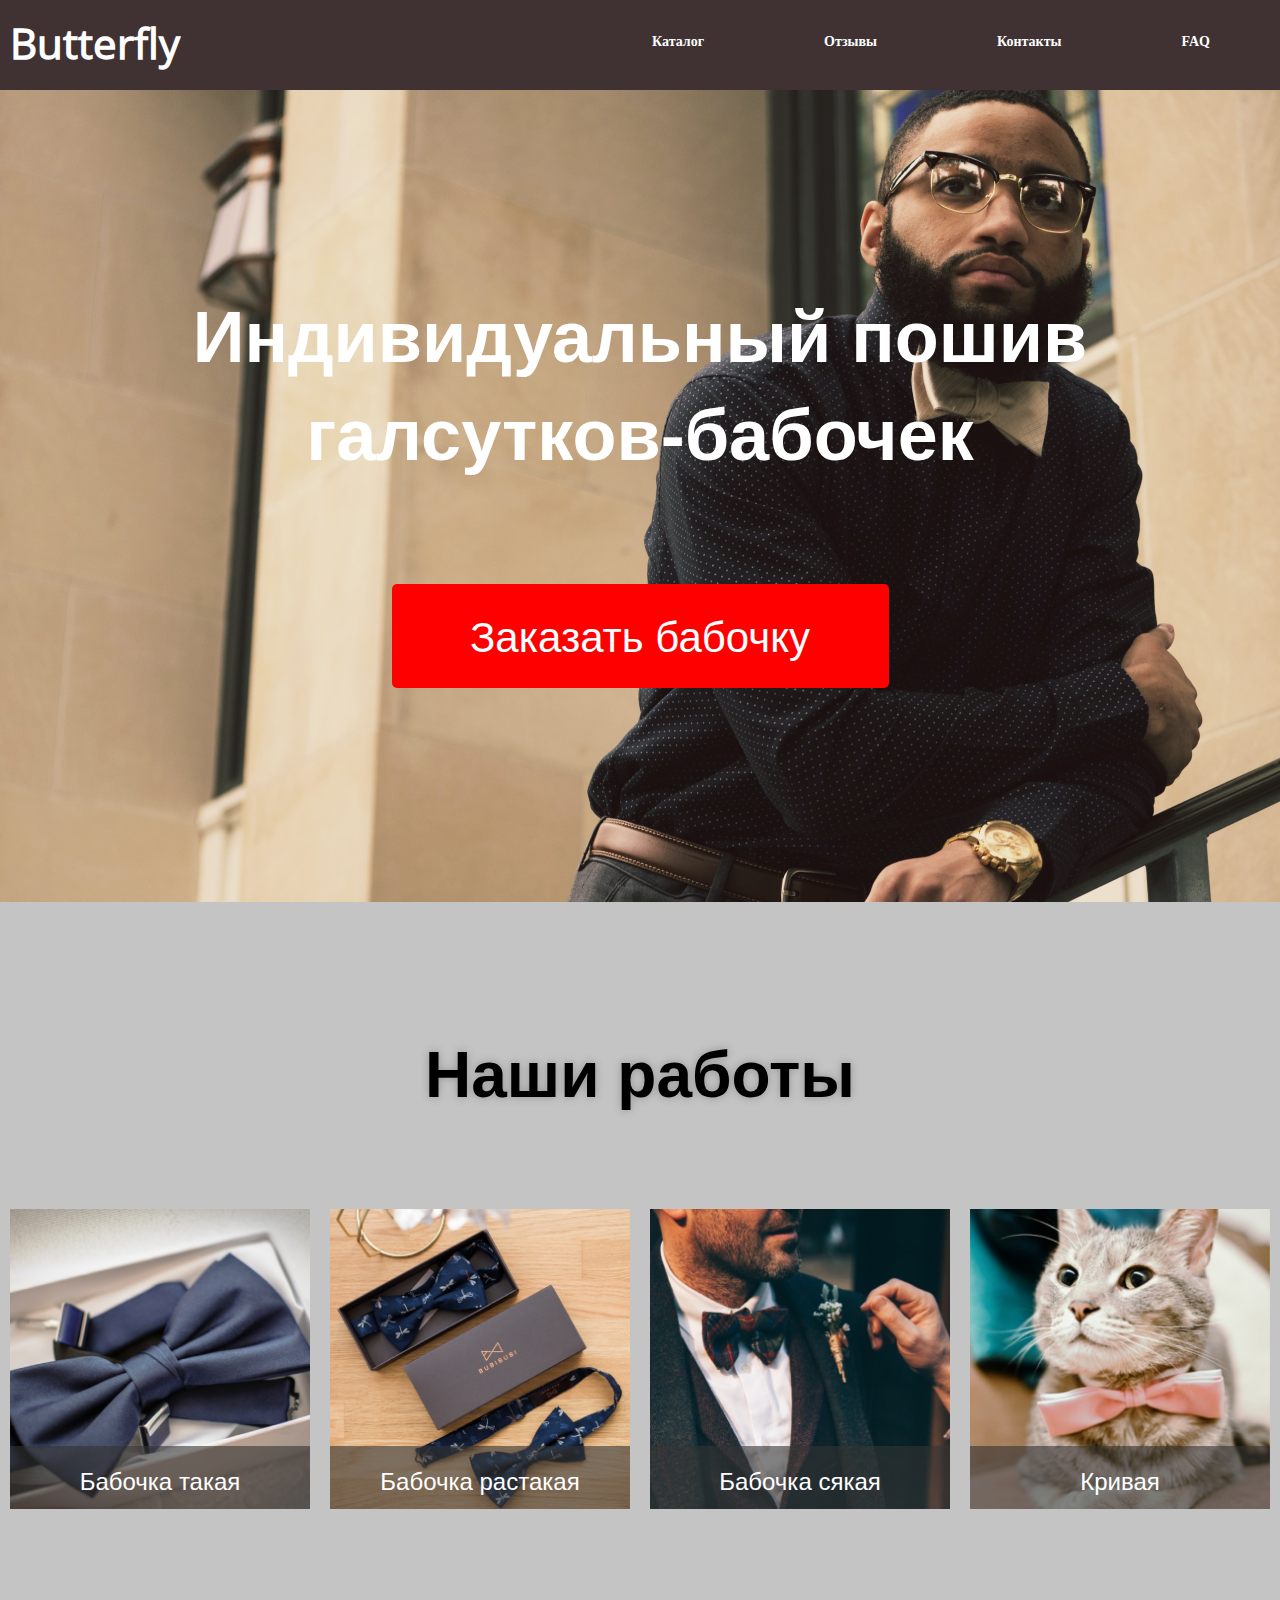
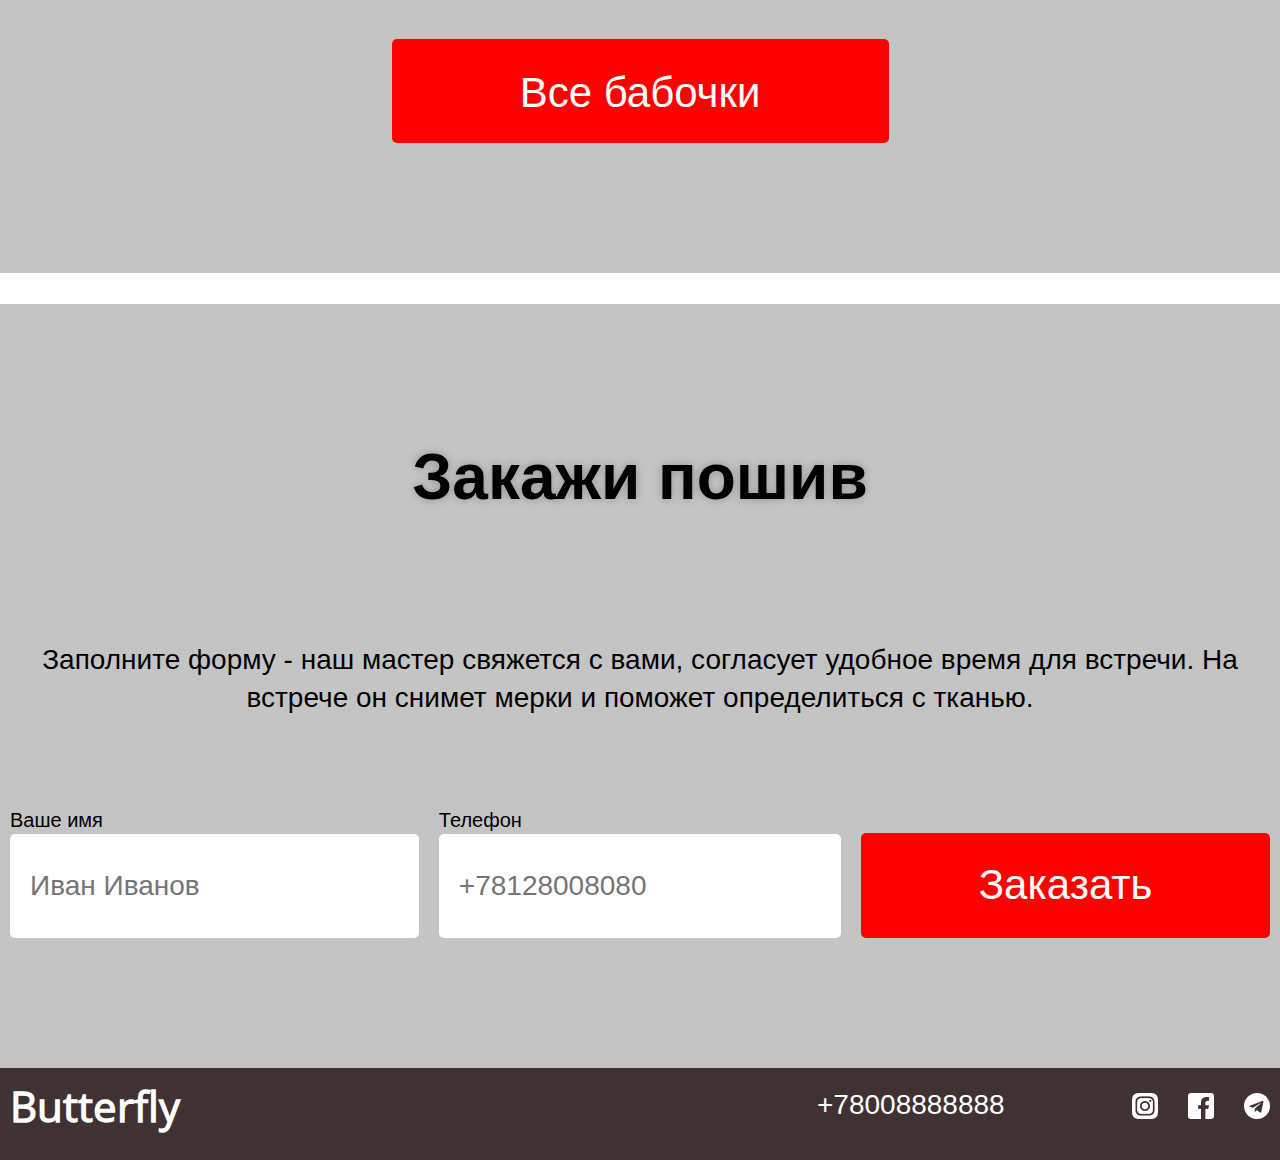
==== commit a064fd6d: "доделано выпадащее меню" ====
--- a/www/index.html
+++ b/www/index.html
@@ -12,7 +12,7 @@
         <div class="header-inner">
             <div class="header-wrap">
                 <a href="index.html" class="header-logo">Butterfly</a>
-                <nav class="main-menu">
+                <nav class="main-menu j-main-menu">
                     <ul>
                         <li><a href="catalog.html">Каталог</a></li>
                         <li><a href="rewies.html">Отзывы</a></li>
@@ -20,7 +20,7 @@
                         <li><a href="FAQ.html">FAQ</a></li>
                     </ul>
                 </nav>
-                <button class="burger">
+                <button class="burger j-burger">
                     <img src="images/cil_hamburger-menu.png" alt="Меню">
                 </button>
             </div>
@@ -36,31 +36,31 @@
                 </div>
             </div>
         </section>
-        <section class="services">
+        <section class="services services-main">
             <h2>Наши работы</h2>
             <div class="image">
                 <figure class="services-figure">
                     <div class="figure-img">
-                        <img src="images/серая бабочка в коробочке.png" alt="Серая бабочка в коробочке">
+                        <a href="#"><img src="images/серая бабочка в коробочке.png" alt="Серая бабочка в коробочке"></a>
                         <figurecaption  class="caption">Бабочка такая</figurecaption>
                     </div>
                 </figure>
                 <figure class="services-figure">
                     <div class="figure-img">
-                        <img src="images/бабочки в упаковке.png" alt="Бабочки в упаковке">
+                        <a href="#"><img src="images/бабочки в упаковке.png" alt="Бабочки в упаковке"></a>
                         <figurecaption  class="caption">Бабочка растакая</figurecaption>
                     </div>
                 </figure>
                 <figure class="services-figure">
                     <div class="figure-img">
-                        <img src="images/мужик в бабочке.png" alt="Мужик в бабочке">
+                        <a href="#"><img src="images/мужик в бабочке.png" alt="Мужик в бабочке"></a>
                         <figurecaption  class="caption">Бабочка сякая
                         </figurecaption>
                     </div>
                 </figure>
                 <figure class="services-figure">
                     <div class="figure-img">
-                        <img src="images/котик в бабочке.png" alt="Котик в розовой бабочке">
+                        <a href="#"><img src="images/котик в бабочке.png" alt="Котик в розовой бабочке"></a>
                         <figurecaption  class="caption">Кривая
                         </figurecaption>
                     </div>
@@ -69,7 +69,7 @@
             <div class="btn">Все бабочки</div>
         </section>
 
-        <section class="order">
+        <section class="order order-separator">
             <div class="order-inner">
                 <div class="order-wrap">
                     <h2>Закажи пошив</h2>
@@ -110,8 +110,9 @@
             </div>
         </div>
     </footer>
+    <script src="scripts/jquery-3.6.4.min.js"></script>
     <script src="scripts/script.js"></script>
-    <script src="js/jQuery.js"></script>
+    
     
 </body>
 </html>
--- a/www/style/style.css
+++ b/www/style/style.css
@@ -55,9 +55,8 @@
 }
 @media (max-width: 767px) {
   .promo-visual {
-    padding-top: 110px;
+    padding-top: 100px;
     padding-bottom: 100px;
-    margin-top: 0;
   }
 }
 
@@ -103,7 +102,14 @@
   top: 0;
   z-index: 1000;
   width: 100%;
+  height: 90px;
   background-color: #403232;
+}
+@media (max-width: 767px) {
+  .header {
+    height: 70px;
+    padding: 16px 0;
+  }
 }
 
 .header-inner {
@@ -115,16 +121,6 @@
 .header-wrap {
   display: flex;
   align-items: center;
-}
-@media (max-width: 1279px) {
-  .header-wrap {
-    padding: 0 10px;
-  }
-}
-@media (max-width: 767px) {
-  .header-wrap {
-    padding: 0 16px;
-  }
 }
 
 .header-logo {
@@ -171,14 +167,18 @@
     top: 100%;
     left: 0;
     width: 100%;
-    padding: 20px 0;
+    padding: 10px 0;
     background-color: #403232;
     border-top: 1px solid white;
   }
 }
+@media (max-width: 767px) {
+  .main-menu.is-open {
+    display: block;
+  }
+}
 .main-menu ul {
   display: flex;
-  height: 90px;
   list-style: none;
 }
 @media (max-width: 767px) {
@@ -187,14 +187,11 @@
   }
 }
 .main-menu ul li {
-  margin: 0;
   padding: 30px;
 }
 @media (max-width: 767px) {
   .main-menu ul li {
-    margin-left: 0;
-    margin-top: 20px;
-    margin-bottom: 20px;
+    padding: 10px;
     text-align: center;
   }
 }
@@ -249,6 +246,11 @@
   }
 }
 
+.services-main {
+  background-color: #c4c4c4;
+  margin-bottom: 31px;
+}
+
 .services-inner {
   max-width: 1298px;
   padding: 0 10px;
@@ -318,11 +320,8 @@
 
 .image {
   margin-bottom: 120px;
-  margin-right: -20px;
-  margin-left: -20px;
   display: flex;
   flex-wrap: wrap;
-  background-color: blueviolet;
 }
 @media (max-width: 1279px) {
   .image {
@@ -343,7 +342,6 @@
 }
 @media (max-width: 1279px) {
   .services-figure {
-    flex-wrap: wrap;
     flex-basis: 50%;
     justify-content: center;
   }
@@ -641,7 +639,6 @@
   font-family: "OpenSans-Regular", sans-serif;
   font-size: 24px;
   line-height: 33px;
-  background-color: aqua;
 }
 @media (max-width: 1279px) {
   .rewies-item-text {
@@ -933,4 +930,4 @@
     line-height: 19px;
   }
 }
-/*# sourceMappingURL=[data-uri] */
+/*# sourceMappingURL=[data-uri] */
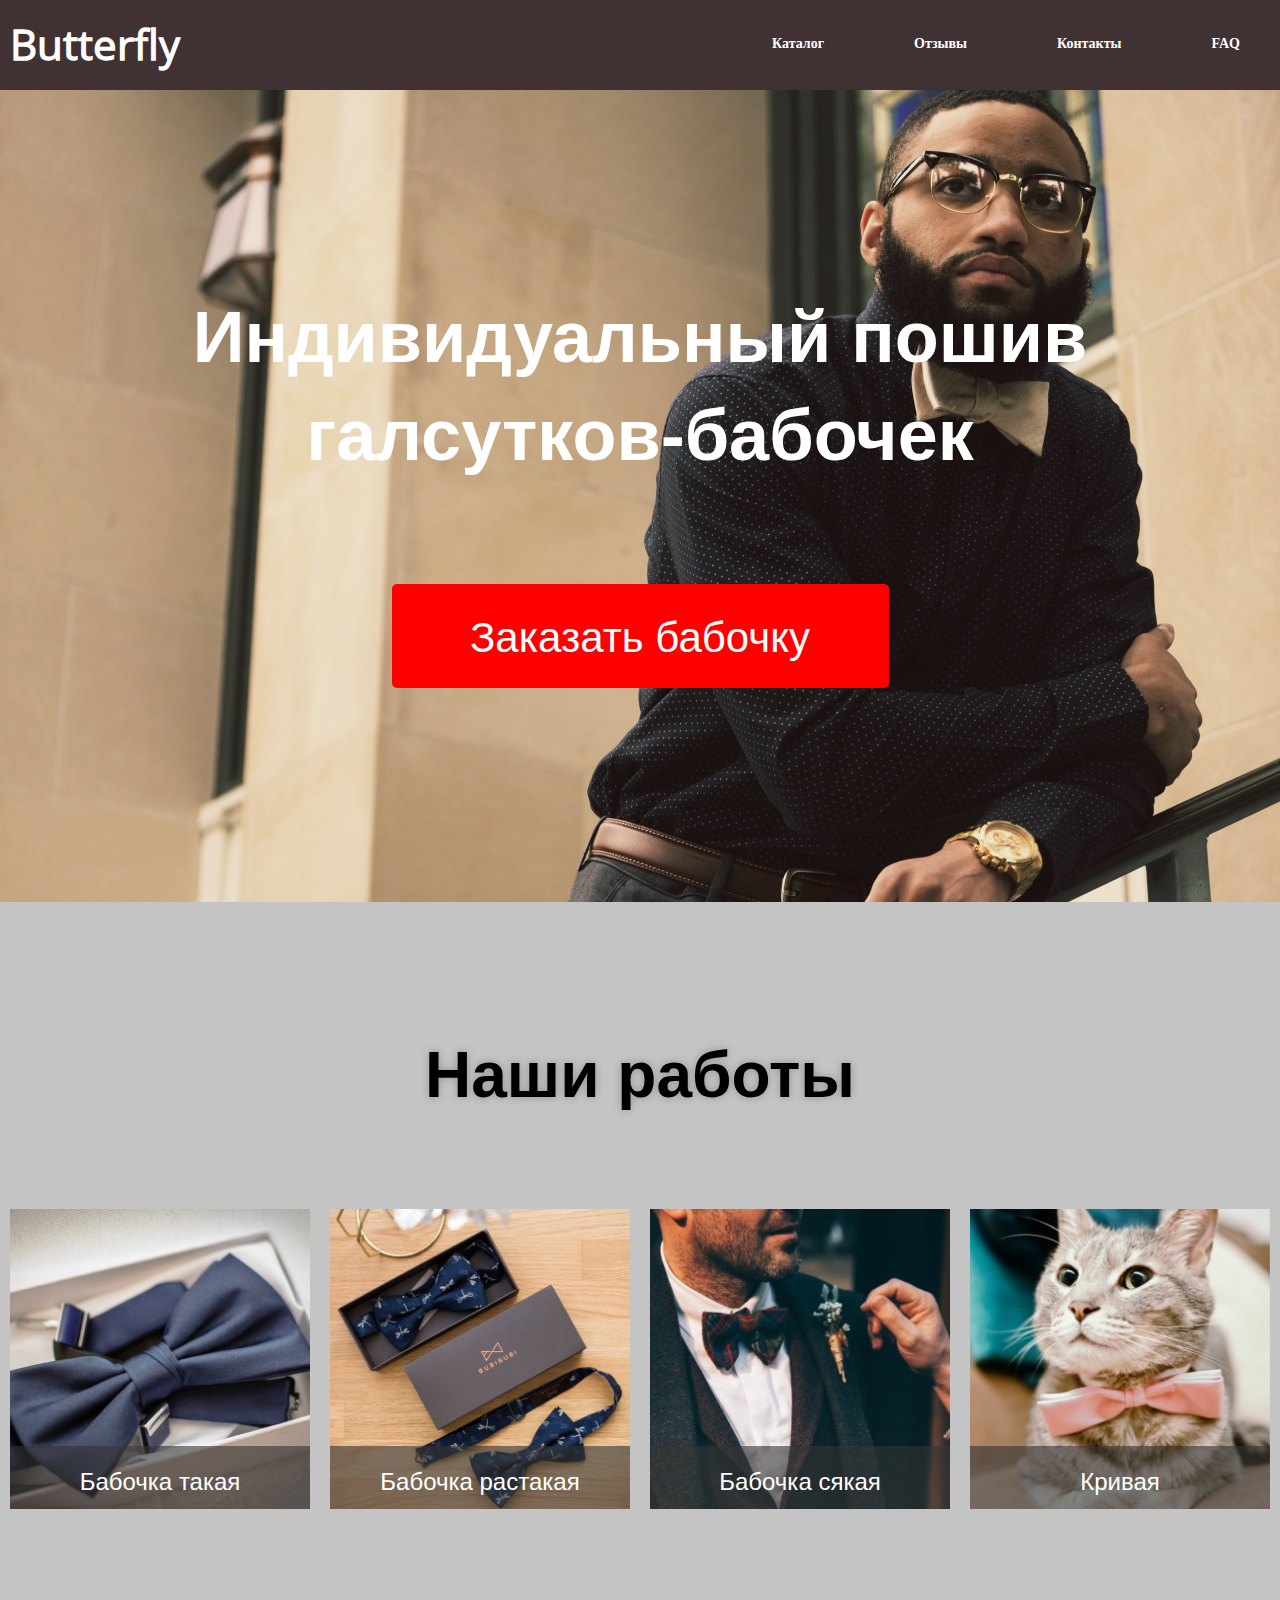
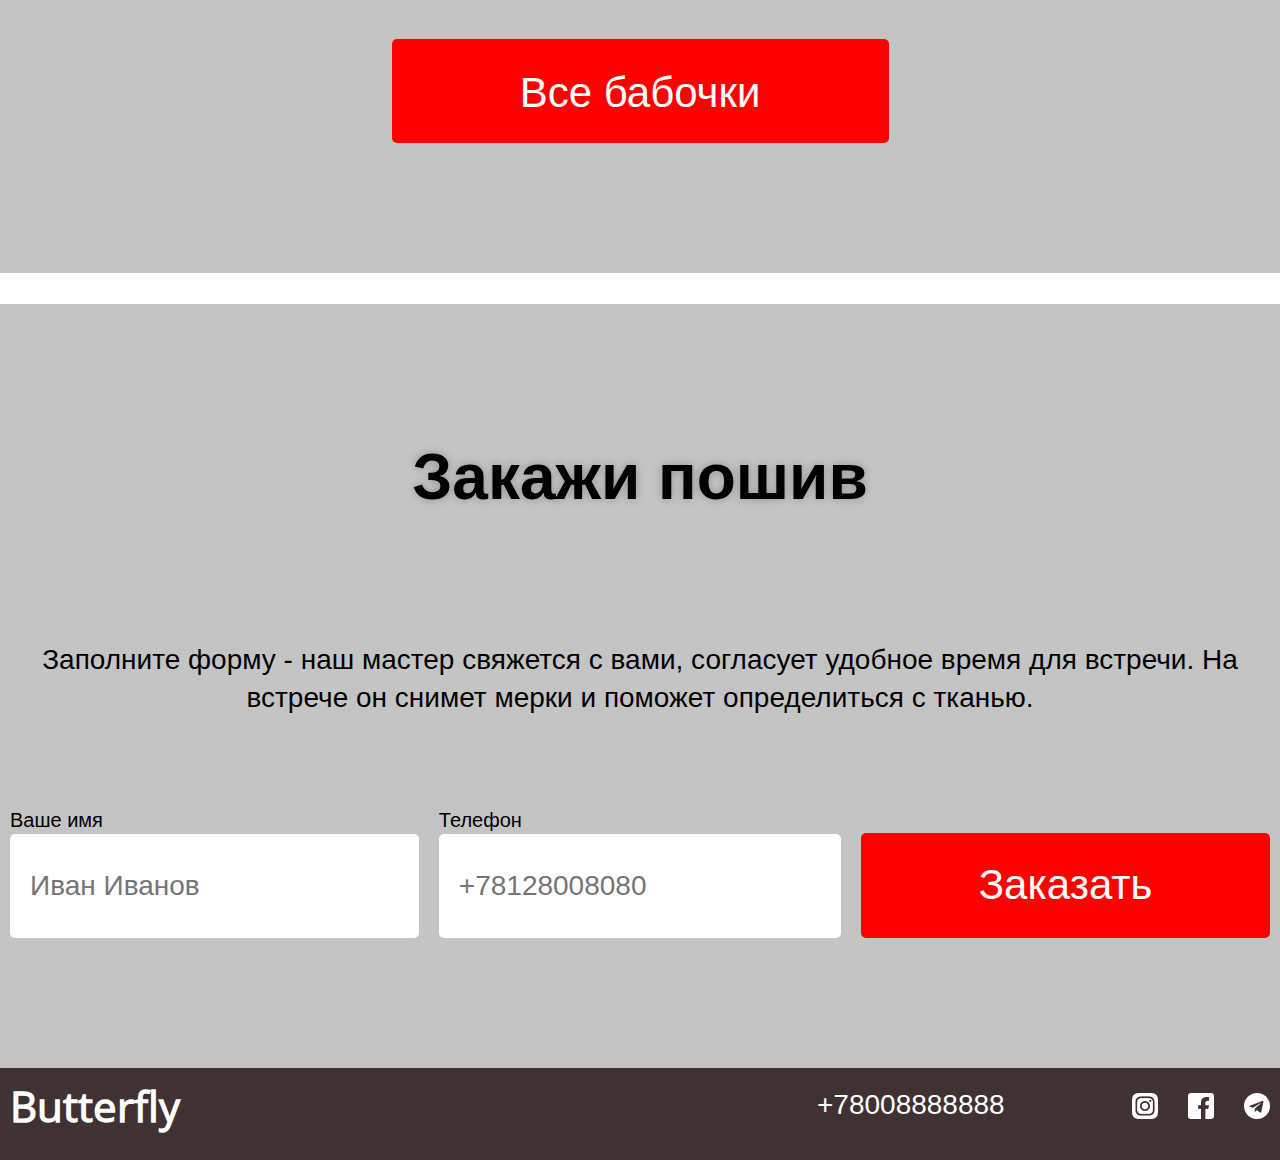
==== commit 9ac69e4b: "сделаны фильтры и табы" ====
--- a/www/index.html
+++ b/www/index.html
@@ -17,7 +17,7 @@
                         <li><a href="catalog.html">Каталог</a></li>
                         <li><a href="rewies.html">Отзывы</a></li>
                         <li><a href="contacts.html">Контакты</a></li>
-                        <li><a href="FAQ.html">FAQ</a></li>
+                        <li><a href="FAQ.html" >FAQ</a></li>
                     </ul>
                 </nav>
                 <button class="burger j-burger">
@@ -36,36 +36,36 @@
                 </div>
             </div>
         </section>
-        <section class="services services-main">
+        <section class="catalog catalog-main">
             <h2>Наши работы</h2>
-            <div class="image">
-                <figure class="services-figure">
+            <ul class="image">
+                <li class="works-item">
                     <div class="figure-img">
-                        <a href="#"><img src="images/серая бабочка в коробочке.png" alt="Серая бабочка в коробочке"></a>
-                        <figurecaption  class="caption">Бабочка такая</figurecaption>
+                        <a href="#"><img src="images/серая бабочка в коробочке.png" alt="Серая бабочка в коробочке">
+                        <figurecaption  class="caption">Бабочка такая</figurecaption></a>
                     </div>
-                </figure>
-                <figure class="services-figure">
+                </li>
+                <li class="works-item">
                     <div class="figure-img">
-                        <a href="#"><img src="images/бабочки в упаковке.png" alt="Бабочки в упаковке"></a>
-                        <figurecaption  class="caption">Бабочка растакая</figurecaption>
+                        <a href="#"><img src="images/бабочки в упаковке.png" alt="Бабочки в упаковке">
+                        <figurecaption  class="caption">Бабочка растакая</figurecaption></a>
                     </div>
-                </figure>
-                <figure class="services-figure">
+                </li>
+                <li class="works-item">
                     <div class="figure-img">
-                        <a href="#"><img src="images/мужик в бабочке.png" alt="Мужик в бабочке"></a>
+                        <a href="#"><img src="images/мужик в бабочке.png" alt="Мужик в бабочке">
                         <figurecaption  class="caption">Бабочка сякая
-                        </figurecaption>
+                        </figurecaption></a>
                     </div>
-                </figure>
-                <figure class="services-figure">
+                </li>
+                <li class="works-item">
                     <div class="figure-img">
-                        <a href="#"><img src="images/котик в бабочке.png" alt="Котик в розовой бабочке"></a>
+                        <a href="#"><img src="images/котик в бабочке.png" alt="Котик в розовой бабочке">
                         <figurecaption  class="caption">Кривая
-                        </figurecaption>
+                        </figurecaption></a>
                     </div>
-                </figure>
-            </div> 
+                </li>
+            </ul> 
             <div class="btn">Все бабочки</div>
         </section>
 
--- a/www/style/style.css
+++ b/www/style/style.css
@@ -33,6 +33,7 @@
 .promo {
   display: flex;
   margin: auto;
+  margin: 0 auto;
 }
 
 .promo-visual {
@@ -187,7 +188,8 @@
   }
 }
 .main-menu ul li {
-  padding: 30px;
+  padding-left: 30px;
+  margin-top: 2px;
 }
 @media (max-width: 767px) {
   .main-menu ul li {
@@ -196,6 +198,8 @@
   }
 }
 .main-menu ul a {
+  display: block;
+  align-items: center;
   color: white;
   font-size: 14px;
   line-height: 24px;
@@ -203,7 +207,7 @@
   padding: 30px;
   text-decoration: none;
 }
-.main-menu ul a:hover {
+.main-menu ul a:hover, .main-menu ul a.active {
   background-color: red;
 }
 
@@ -229,29 +233,29 @@
   }
 }
 
-.services {
+.catalog {
   display: flex;
   flex-direction: column;
   align-items: center;
   padding: 130px 0;
 }
 @media (max-width: 1279px) {
-  .services {
+  .catalog {
     padding: 120px 0;
   }
 }
 @media (max-width: 767px) {
-  .services {
+  .catalog {
     padding: 90px 0;
   }
 }
 
-.services-main {
+.catalog-main {
   background-color: #c4c4c4;
   margin-bottom: 31px;
 }
 
-.services-inner {
+.catalog-inner {
   max-width: 1298px;
   padding: 0 10px;
   margin: 0 auto;
@@ -288,19 +292,19 @@
   }
 }
 
-.services-works {
+.catalog-works {
   display: flex;
   padding-bottom: 30px;
   justify-content: center;
 }
 @media (max-width: 767px) {
-  .services-works {
+  .catalog-works {
     flex-wrap: wrap;
     padding-bottom: 20px;
   }
 }
 
-.services-works a {
+.catalog-works a {
   display: block;
   font-family: "OpenSans-Regular", sans-serif;
   font-size: 22px;
@@ -309,11 +313,11 @@
   text-decoration: none;
   color: #403232;
 }
-.services-works a:hover {
+.catalog-works a:hover {
   color: red;
 }
 @media (max-width: 767px) {
-  .services-works a {
+  .catalog-works a {
     padding-top: 10px;
   }
 }
@@ -334,26 +338,27 @@
   }
 }
 
-.services-figure {
+.works-item {
   display: flex;
   flex-basis: 25%;
   flex-shrink: 0;
   padding: 10px;
 }
 @media (max-width: 1279px) {
-  .services-figure {
+  .works-item {
     flex-basis: 50%;
     justify-content: center;
   }
 }
 @media (max-width: 767px) {
-  .services-figure {
+  .works-item {
     flex-basis: 100%;
   }
 }
 
 .figure-img {
   position: relative;
+  width: 100%;
 }
 
 .caption {
@@ -371,11 +376,11 @@
   color: white;
 }
 
-.services .btn {
+.catalog .btn {
   padding-top: 30px;
 }
 @media (max-width: 767px) {
-  .services .btn {
+  .catalog .btn {
     padding-top: 20px;
   }
 }
@@ -734,88 +739,45 @@
   }
 }
 
-.contacts-wrap {
-  display: flex;
-  flex-direction: column;
-}
-
-.cities {
-  display: flex;
-  justify-content: center;
-  font-family: "OpenSans-Regular", sans-serif;
+.contacts-item {
+  display: none;
+}
+.contacts-item.active {
+  display: flex;
+  justify-content: space-between;
+  padding-right: 40px;
+}
+
+.filter-item {
+  display: flex;
+  flex-wrap: wrap;
   font-size: 22px;
   line-height: 24px;
-  margin-bottom: 40px;
-}
-@media (max-width: 1279px) {
-  .cities {
-    padding-top: 70px;
-  }
-}
-@media (max-width: 767px) {
-  .cities {
-    padding-top: 50px;
-    padding-bottom: 30px;
-  }
-}
-
-.cities a {
-  display: inline-block;
-  padding-left: 50px;
-  color: rgb(0, 0, 1);
-  text-decoration: none;
-}
-.cities a:hover {
-  color: red;
-}
-
-.cities :first-child {
-  padding-left: 0;
-}
-
-.contacts-content {
-  display: flex;
-}
-@media (max-width: 767px) {
-  .contacts-content {
-    flex-wrap: wrap;
-  }
-}
-
-.contacts-content ul {
+}
+
+.contacts-item ul {
   display: block;
-  width: 40%;
   text-align: center;
-  padding-top: 15px;
+  padding-top: 20px;
+  margin-left: 200px;
   font-family: "OpenSans-Regular", sans-serif;
   font-size: 24px;
   line-height: 33px;
   list-style: none;
 }
 @media (max-width: 1279px) {
-  .contacts-content ul {
+  .contacts-item ul {
     font-size: 18px;
     line-height: 25px;
   }
 }
 @media (max-width: 767px) {
-  .contacts-content ul {
+  .contacts-item ul {
     font-size: 16px;
     line-height: 22px;
+    padding-bottom: 10px;
     width: 100%;
     text-align: left;
-  }
-}
-
-.contacts-content .map {
-  display: block;
-  width: 60%;
-  filter: drop-shadow(0 0 18px rgba(212, 98, 64, 0.1));
-}
-@media (max-width: 767px) {
-  .contacts-content .map {
-    display: flex;
-    width: 100%;
   }
 }
 
@@ -856,78 +818,88 @@
   }
 }
 
-.information-wrap {
+.accordion {
+  margin-top: 40px;
+  box-shadow: 0 0 4px rgba(255, 45, 45, 0.2);
+}
+.accordion:first-of-type {
   margin-top: 80px;
 }
 @media (max-width: 1279px) {
-  .information-wrap {
+  .accordion:first-of-type {
     margin-top: 70px;
   }
 }
 @media (max-width: 767px) {
-  .information-wrap {
+  .accordion:first-of-type {
     margin-top: 50px;
   }
 }
 
-.information-wrap .itm1, .itm2 {
-  display: flex;
-  justify-content: space-between;
+.accordion-btn {
+  display: block;
+  width: 100%;
   padding: 0 30px;
-  align-items: center;
-}
-
-.itm1 p, .itm2 p {
+  text-align: left;
   font-family: "OpenSans-Regular", sans-serif;
   font-size: 36px;
   line-height: 49px;
-}
-@media (max-width: 1279px) {
-  .itm1 p, .itm2 p {
+  border: 1px rgba(255, 45, 45, 0.2);
+  cursor: pointer;
+}
+@media (max-width: 1279px) {
+  .accordion-btn {
     font-size: 32px;
     line-height: 44px;
   }
 }
 @media (max-width: 767px) {
-  .itm1 p, .itm2 p {
+  .accordion-btn {
     font-size: 20px;
     line-height: 27px;
   }
 }
 
-.itm1 .plus, .itm2 .minus {
-  width: 40px;
-  height: 40px;
-}
-@media (max-width: 767px) {
-  .itm1 .plus, .itm2 .minus {
-    width: 30px;
-  }
-}
-
-.itm2 .minus {
-  height: 2px;
-}
-
-.text p {
-  display: block;
-  max-width: 1192px;
-  margin: 25px 30px;
+.accordion-answear {
+  display: none;
+  text-align: left;
   font-family: "OpenSans-Regular", sans-serif;
   font-size: 18px;
   line-height: 25px;
-  text-align: left;
-}
-@media (max-width: 1279px) {
-  .text p {
+  padding: 0 30px 30px;
+  margin-top: 25px;
+}
+@media (max-width: 1279px) {
+  .accordion-answear {
     font-size: 16px;
     line-height: 22px;
   }
 }
 @media (max-width: 767px) {
-  .text p {
+  .accordion-answear {
     font-size: 14px;
     line-height: 19px;
   }
 }
-/*# sourceMappingURL=[data-uri] */
+
+.filter {
+  display: flex;
+  justify-content: center;
+  list-style: none;
+  margin: 100px 0 50px;
+}
+
+.filter-item {
+  margin: 0 30px;
+}
+
+.filter-link {
+  font-size: 36px;
+  line-height: 49px;
+  color: #403232;
+  text-decoration: none;
+}
+.filter-link.active {
+  color: red;
+}
+/*# sourceMappingURL=[data-uri] */
